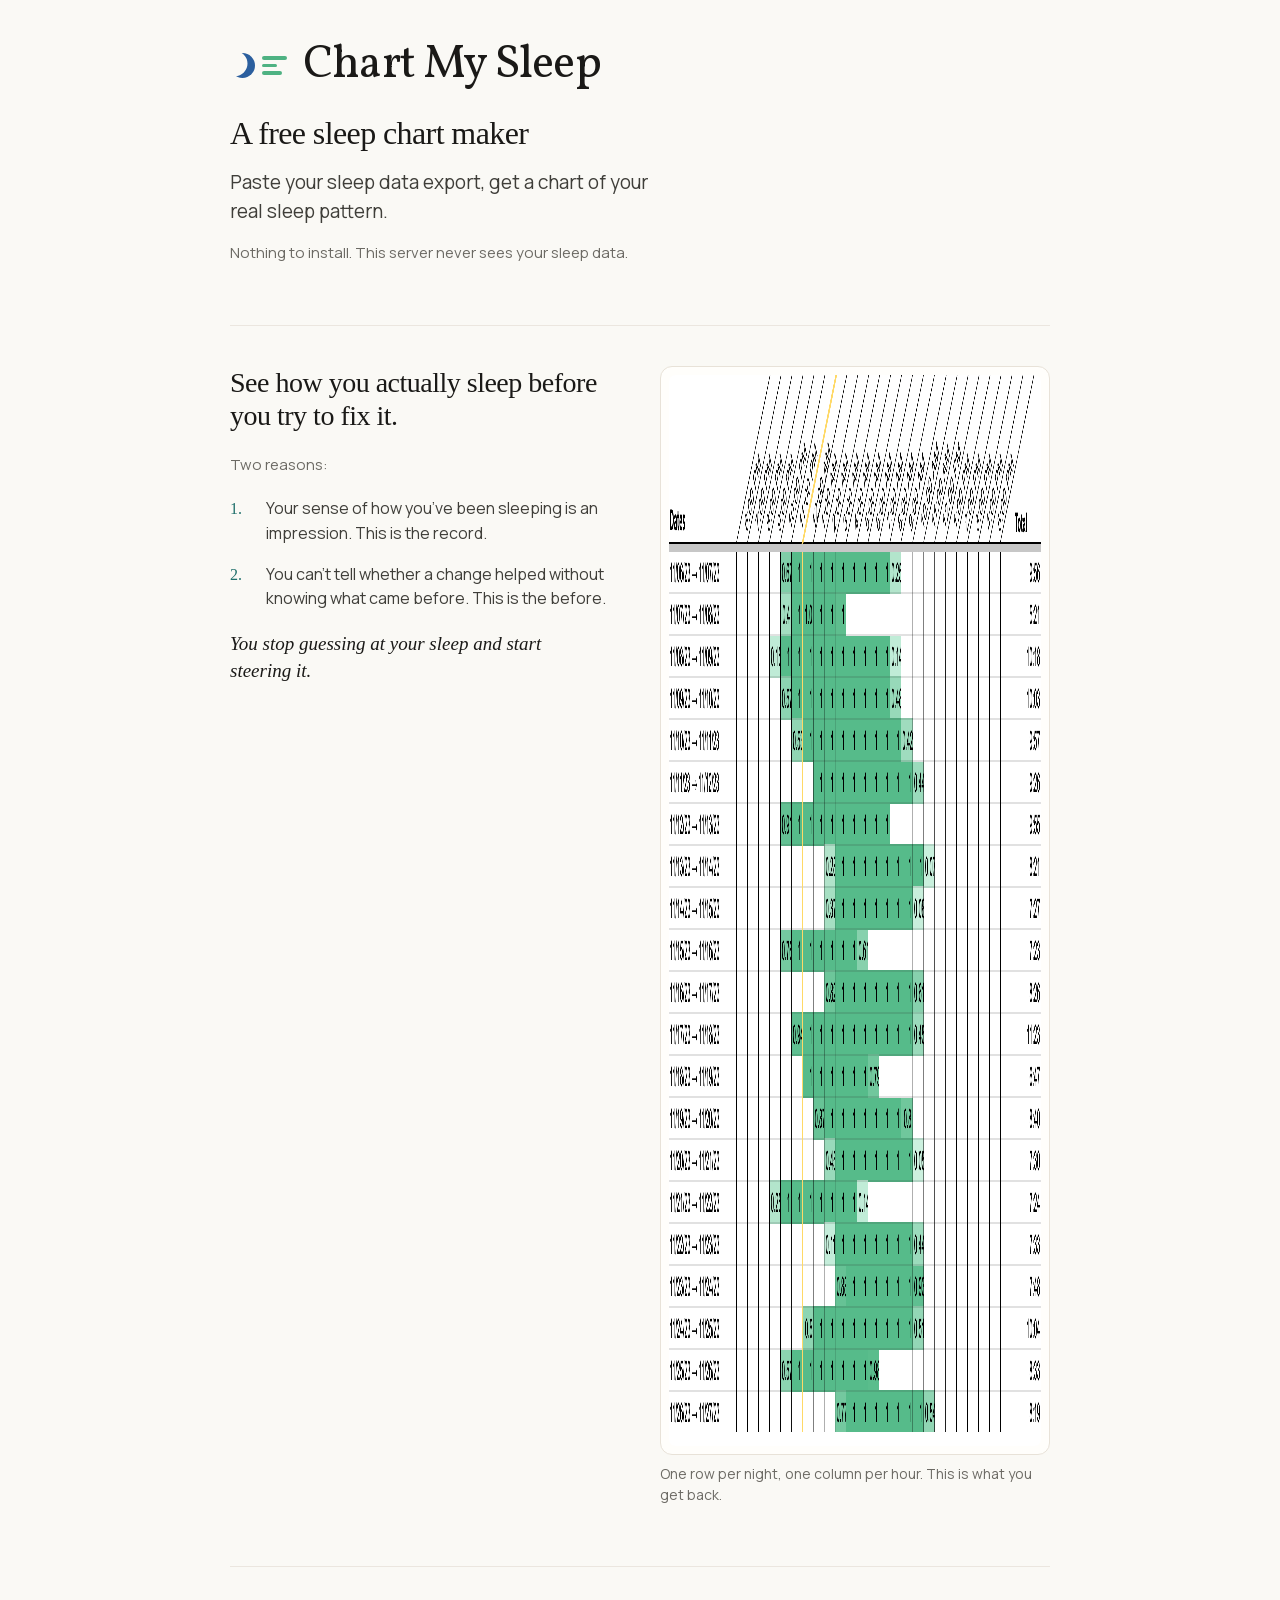
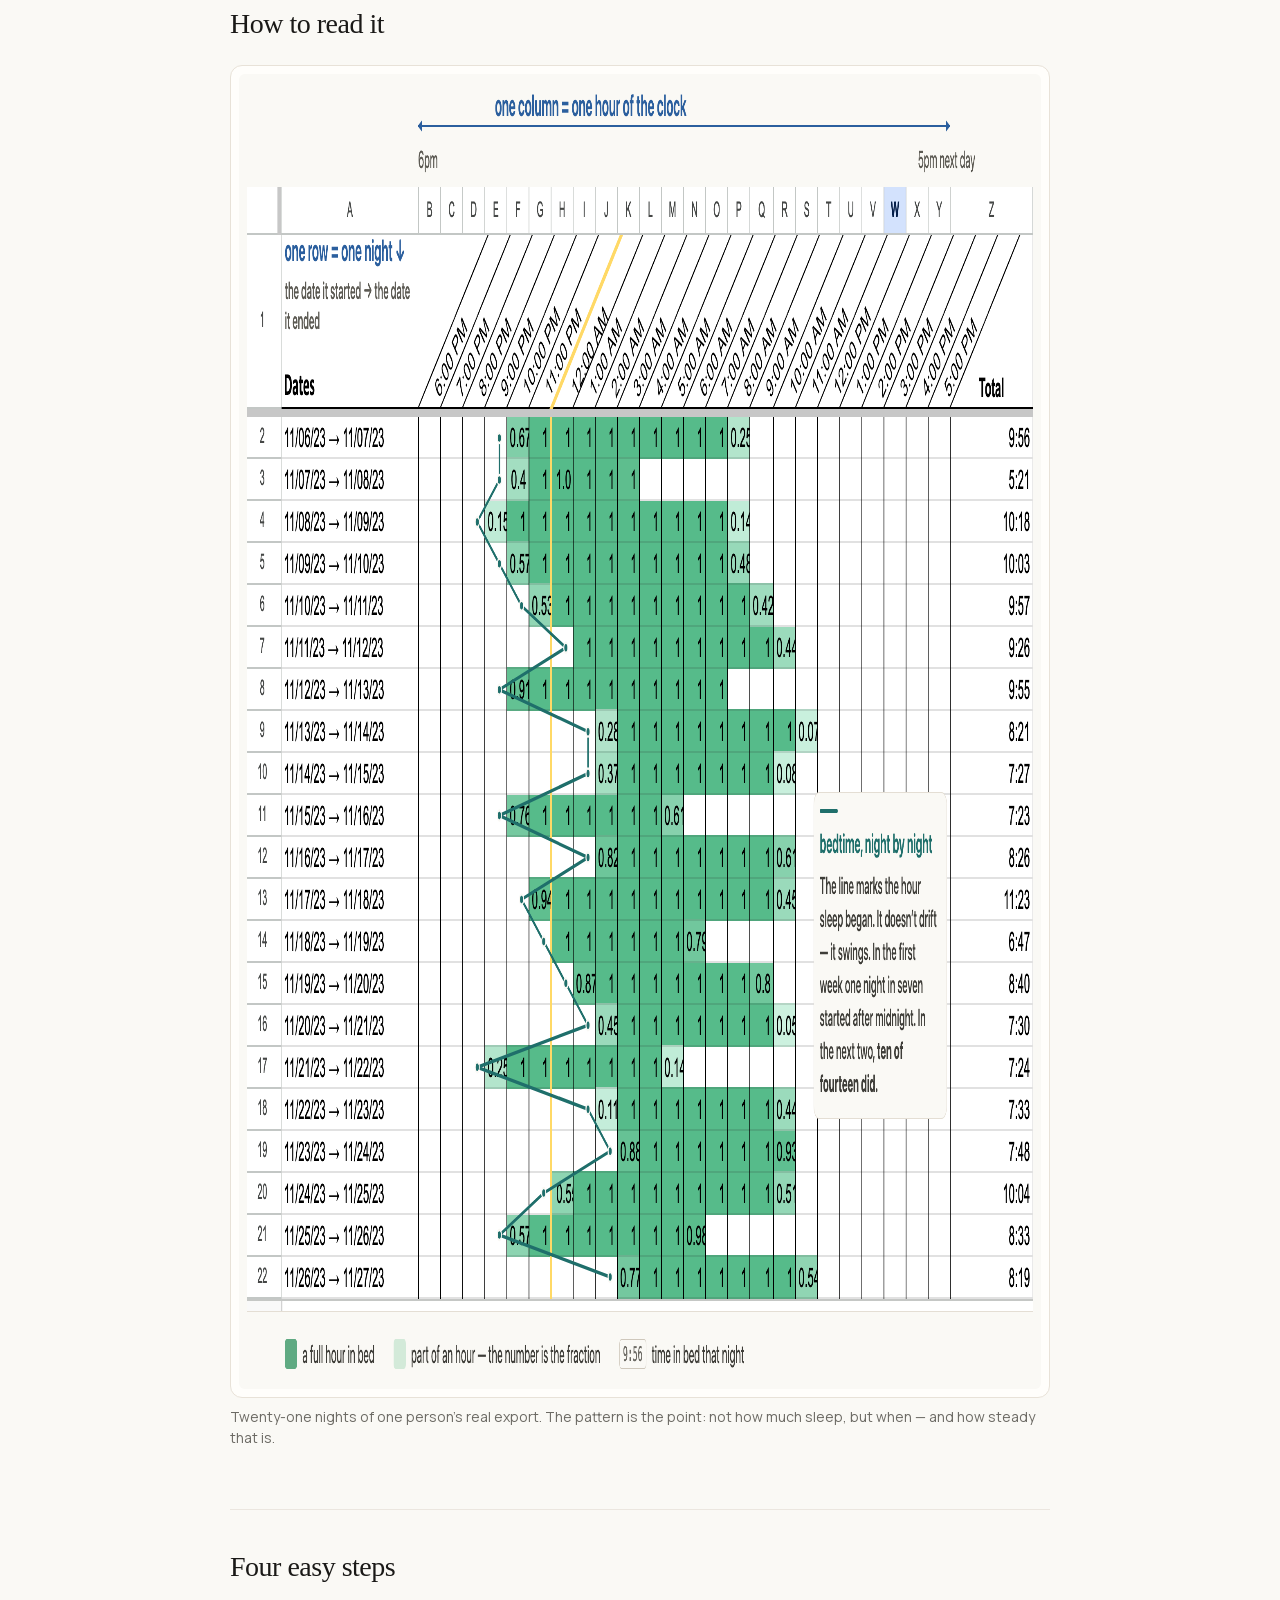
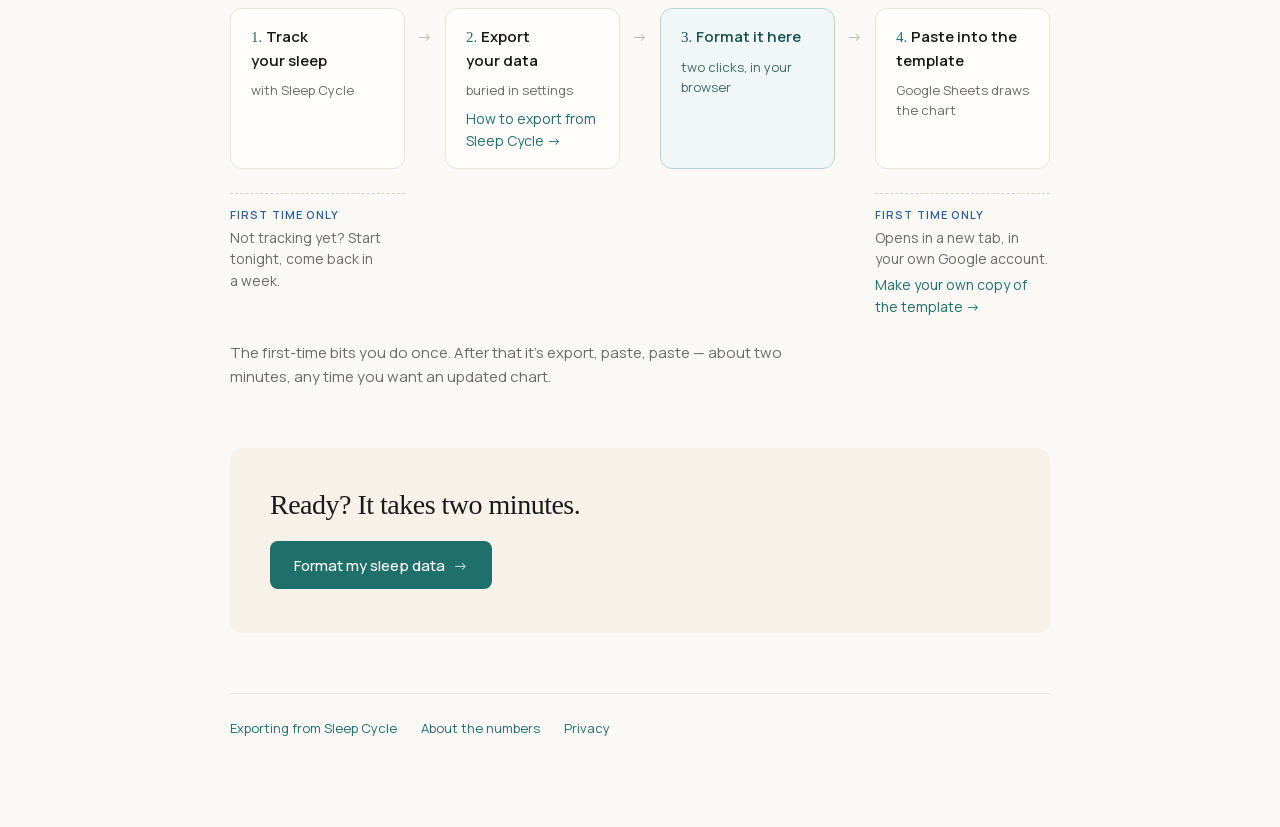
==== docs/index.html @ 5135d977 "feat(site): build /, /notes, /privacy and 404 Ports the remaining final artboards to docs/, on the s" ====
<!DOCTYPE html>
<html lang="en">
<head>
<meta charset="utf-8">
<meta name="viewport" content="width=device-width, initial-scale=1">

<title>Chart My Sleep — a free sleep chart maker</title>
<meta name="description" content="Paste your Sleep Cycle export and get a chart of your real sleep pattern: one row per night, one column per hour. Free, nothing to install, and this server never sees your sleep data.">

<meta property="og:type" content="website">
<meta property="og:title" content="Chart My Sleep — a free sleep chart maker">
<meta property="og:description" content="Paste your sleep data export, get a chart of your real sleep pattern. One row per night, one column per hour.">
<meta property="og:url" content="https://josh5a.github.io/sleep-data-processor/">
<meta property="og:image" content="https://josh5a.github.io/sleep-data-processor/images/og-chart.png">
<meta name="twitter:card" content="summary_large_image">

<link rel="icon" href="favicon.svg" type="image/svg+xml">

<link rel="preload" href="fonts/manrope-var.woff2" as="font" type="font/woff2" crossorigin>
<link rel="preload" href="fonts/vollkorn-400.woff2" as="font" type="font/woff2" crossorigin>

<link rel="stylesheet" href="fonts.css">
<link rel="stylesheet" href="tokens.css">
<link rel="stylesheet" href="style.css">
</head>
<body>

<!-- Layout and copy: dev/design/Homepage.dc.html. The figure is the annotated
     one from last-20-plan L5, not the bare screenshot the artboard slotted:
     L6 puts it beside the why-care block, because a stranger who has never seen
     a sleep chart cannot read the bare grid. Two files, not one scaled image —
     the phone variant drops the cell values rather than shrinking them. -->

<div class="page">
  <a class="skip" href="#main">Skip to main content</a>

  <div class="shell shell--home">

    <main id="main" tabindex="-1">

      <header class="hero">
        <!-- Masthead. Not a link: this is the page it would point at. -->
        <div class="masthead--home">
          <span class="mark mark--lg" aria-hidden="true">
            <span class="mark__moon"></span>
            <span class="mark__bars"><span></span><span></span><span></span></span>
          </span>
          <span class="wordmark wordmark--lg">Chart My Sleep</span>
        </div>

        <div class="hero__block">
          <h1>A free sleep chart maker</h1>
          <p class="lede lede--prose">Paste your sleep data export, get a chart of your real sleep
          pattern.</p>
          <p class="hero__meta">Nothing to install. This server never sees your sleep data.</p>
        </div>
      </header>

      <section class="sec why">
        <div class="why__col">
          <h2 class="display">See how you actually sleep before you try to fix it.</h2>
          <p class="why__label">Two reasons:</p>
          <ol class="why__list">
            <li>
              <span class="why__n" aria-hidden="true">1.</span>
              <span>Your sense of how you&rsquo;ve been sleeping is an impression. This is the
              record.</span>
            </li>
            <li>
              <span class="why__n" aria-hidden="true">2.</span>
              <span>You can&rsquo;t tell whether a change helped without knowing what came before.
              This is the before.</span>
            </li>
          </ol>
          <p class="pull">You stop guessing at your sleep and start steering it.</p>
        </div>

        <figure class="figure">
          <div class="figure__frame">
            <img src="images/sleep-chart-screenshot.png" width="1833" height="1071"
              alt="A Google Sheets grid. One row per night from 11/06/23 onward, one column per hour from 6pm through 5pm, green cells marking the hours asleep, and each night's total in the last column.">
          </div>
          <figcaption>One row per night, one column per hour. This is what you get back.</figcaption>
        </figure>
      </section>

      <!-- L5/L6. The annotated figure is the argument, not the texture above it,
           and it is unreadable at the ~390px the two-column block gives a figure —
           so it gets the full column. Two files, not one scaled image: the phone
           variant drops the cell values rather than shrinking them, which is why
           the swap is a <picture> and not a width. -->
      <section class="sec stack">
        <h2 class="display">How to read it</h2>
        <figure class="figure figure--wide">
          <div class="figure__frame">
            <picture>
              <source media="(min-width: 640px)" srcset="images/chart-annotated.png" width="1961" height="1315">
              <img src="images/chart-annotated-narrow.png" width="750" height="736"
                alt="The same twenty-one nights, annotated. One row per night, one column per hour of the clock from 6pm through 5pm the next day; green marks the hours in bed and the last column holds the night's total. A teal line traces the hour sleep began: it swings between about 10pm and 3am rather than drifting steadily. In the first week one night in seven began after midnight; across the next two weeks, ten of fourteen did.">
            </picture>
          </div>
          <figcaption>Twenty-one nights of one person&rsquo;s real export. The pattern is the point:
          not how much sleep, but when &mdash; and how steady that is.</figcaption>
        </figure>
      </section>

      <section class="sec stack">
        <h2 class="display">Four easy steps</h2>

        <ol class="flow">
          <li>
            <span class="step-title">Track your sleep</span>
            <span class="step-note">with Sleep Cycle</span>
          </li>
          <li>
            <span class="step-title">Export your data</span>
            <span class="step-note">buried in settings</span>
            <a class="tap step-link" href="export/">How to export from Sleep Cycle &rarr;</a>
          </li>
          <li aria-current="step">
            <span class="step-title">Format it here</span>
            <span class="step-note">two clicks, in your browser</span>
          </li>
          <li>
            <span class="step-title">Paste into the template</span>
            <span class="step-note">Google Sheets draws the chart</span>
          </li>
        </ol>

        <div class="flow-notes">
          <div class="flow-note flow-note--a">
            <span class="eyebrow">First time only</span>
            <span>Not tracking yet? Start tonight, come back in a week.</span>
          </div>
          <!-- Caption above link, not below: it lets the link's hit area extend
               downward into the section gap instead of over the caption. -->
          <div class="flow-note flow-note--b">
            <span class="eyebrow">First time only</span>
            <span>Opens in a new tab, in your own Google account.</span>
            <a class="tap" href="https://docs.google.com/spreadsheets/d/1bae1Rd7Ow1-quu7ddtPsrhsauH6KFFqn4suwRdhfGoM/copy"
              target="_blank" rel="noreferrer">Make your own copy of the template &rarr;</a>
          </div>
        </div>

        <p class="subtitle">The first-time bits you do once. After that it&rsquo;s export, paste,
        paste &mdash; about two minutes, any time you want an updated chart.</p>
      </section>

      <section class="cta">
        <h2 class="display">Ready? It takes two minutes.</h2>
        <a class="btn-link" href="chart/">Format my sleep data<span aria-hidden="true">&rarr;</span></a>
      </section>

    </main>

    <footer>
      <a class="tap" href="export/">Exporting from Sleep Cycle</a>
      <a class="tap" href="notes/">About the numbers</a>
      <a class="tap" href="privacy/">Privacy</a>
    </footer>

  </div>
</div>

</body>
</html>
---- docs/fonts.css ----
/* Chart My Sleep — self-hosted webfaces.
 *
 * DESIGN.md §4 specifies Vollkorn for the logotype and Manrope for UI and body.
 * js-build-plan.md B5.2 forbids external dependencies, which rules out the
 * Google Fonts CDN the artboards link — so the two faces are subset and served
 * from this repo instead. Nothing here reaches the network at runtime.
 *
 * Built by dev/build-fonts.sh from the upstream variable fonts in google/fonts.
 * Both are SIL Open Font License 1.1; the licences ship beside the files in
 * docs/fonts/ because the OFL requires them to travel with the fonts.
 *
 * Subset to exactly what this site can render — ASCII, Latin-1, the curly quotes
 * and dashes the copy uses, and the arrows and middot the UI draws. That last
 * part is why these are built rather than taken from Google's prebuilt "latin"
 * slice: that slice has no U+2192, and → is on nearly every page here.
 *
 * URLs below are relative to THIS file (docs/), not to the page linking it, so
 * one stylesheet serves pages at any depth.
 */

/* One axis-limited variable file covers 400, 500 and 600 — smaller than three
   static instances, and the axis is clamped to the range the site uses. */
@font-face {
  font-family: 'Manrope';
  font-style: normal;
  font-weight: 400 600;
  font-display: swap;
  src: url('./fonts/manrope-var.woff2') format('woff2');
}

/* The logotype is one weight at two sizes. Pinned to a static 400. */
@font-face {
  font-family: 'Vollkorn';
  font-style: normal;
  font-weight: 400;
  font-display: swap;
  src: url('./fonts/vollkorn-400.woff2') format('woff2');
}

/* ---- Metric-matched fallbacks ------------------------------------------------
 * DESIGN.md §4 requires these: without them the wordmark visibly reflows the
 * moment Vollkorn replaces Georgia, and `font-display: swap` guarantees that
 * moment happens on a cold load.
 *
 * Each face below is the local font the stack would otherwise reach, bent to the
 * metrics of the webfont it stands in for. Values are computed from the real
 * files — `bash dev/build-fonts.sh` prints them — never estimated.
 *
 * size-adjust is matched on ADVANCE WIDTH, not on x-height. x-height matching is
 * the more common recipe and it loses here, measured in a browser over the site's
 * own copy, because every element is sized by its content and every line-height is
 * a fixed ratio: what a visitor sees when the real face arrives is horizontal
 * reflow, so that is what the fallback should null out.
 *
 *   wordmark, 27px          body copy, 27px
 *   width-matched   +0.1%   width-matched   +0.0%   <- shipped
 *   x-height        -3.6%   x-height        +1.6%
 *   plain Georgia   +1.3%   plain Arial     -2.4%
 *   plain serif     -5.2%
 *
 * (Measuring this needs `document.fonts.load()` first. Awaiting `document.fonts.ready`
 * alone measures the fallback and reports it as the webfont — the faces load on first
 * use, and a probe element that sets font-family and reads its width in the same frame
 * has not used them yet. An earlier run of this table was wrong for exactly that reason.)
 */

/* Vollkorn 400 standing in: Georgia */
@font-face {
  font-family: 'Vollkorn Fallback';
  src: local('Georgia'), local('Times New Roman'), local('Liberation Serif');
  size-adjust: 98.79%;
  ascent-override: 96.36%;
  descent-override: 44.64%;
  line-gap-override: 0%;
}

/* Manrope 400-600 standing in: Arial */
@font-face {
  font-family: 'Manrope Fallback';
  src: local('Arial'), local('Helvetica'), local('Liberation Sans');
  size-adjust: 102.55%;
  ascent-override: 103.95%;
  descent-override: 29.25%;
  line-gap-override: 0%;
}
---- docs/tokens.css ----
/* Hallmark · genre: editorial · design-system: DESIGN.md · designed-as-app
 * Chart My Sleep — token layer. Single source of truth for both artboards.
 * Every colour, size, space and radius used on / and /chart is named here.
 * Pages reference tokens by name; no page may inline a raw value.
 * pre-emit critique: P5 H5 E4 S5 R5 V4
 */

:root {
  /* ---- Paper ------------------------------------------------------------
     DESIGN.md §3: two background tones per page, maximum. Canvas + surface.
     Warm and sand are small accents, never backgrounds. */
  --color-canvas:             #faf9f5;
  --color-surface:            #fffefb;
  --color-surface-warm:       #f6f2ea;
  --color-surface-sand:       #f2ece2;

  /* ---- Ink, descending emphasis ----------------------------------------
     --color-ink-muted is the contrast floor for text. Nothing lighter
     may carry copy. See --color-ink-faint below. */
  --color-ink:                #1a1917;
  --color-ink-body:           #3f3e39;
  --color-ink-sub:            #5c5a53;
  --color-ink-muted:          #6c6a64;

  /* Decorative only — 3.23:1 on canvas, fails WCAG AA at every text size
     on this page. No current use site. Do not reach for it for copy. */
  --color-ink-faint:          #8e8b82;

  /* ---- Rules and borders ---------------------------------------------- */
  --color-rule:               #ebe6df;
  --color-border:             #e8e2d8;
  --color-border-input:       #e4ded4;
  --color-border-strong:      #ddd5c8;
  --color-border-dashed:      #d8d0c2;
  --color-arrow:              #bdb8ad;

  /* ---- Action ----------------------------------------------------------
     DECIDED 2026-09-15 (DESIGN.md §3, dev/last-20-plan.md L14): the action
     teal and the brand blue/green do not share a root, and that is the point —
     interactive is its own channel. Kept over brand blue because AUDIT.md's
     eight measured contrast pairs assume #1f6f6b. Every use site reads
     var(--color-action), so the decision is still one edit to this block plus
     four derived tints if it is ever revisited. */
  --color-action:             #1f6f6b;
  --color-action-hover:       #17544f;
  --color-action-tint:        #f1f7f6;
  --color-action-tint-border: #b7d5d0;
  --color-action-tint-ink:    #3d6a67;
  --color-on-action:          #ffffff;

  /* ---- Brand — the mark and its eyebrow only.
     Never means "clickable". DESIGN.md §3. */
  --color-brand-moon:         #2b5f9e;
  --color-brand-bars:         #4eb282;

  /* ---- Status ---------------------------------------------------------- */
  --color-error-bg:           #fbf0ee;
  --color-error-border:       #eed9d4;
  --color-error-ink:          #99392f;
  --color-error-ink-2:        #8a5850;
  --color-success-tint:       #e7f0ee;

  /* ---- Disabled — one recipe, DESIGN.md §6 ----------------------------- */
  --color-disabled-bg:        #f5f0e8;
  --color-disabled-ink:       #a09d96;
  --color-disabled-border:    #eae3d8;

  /* ---- Selection and focus --------------------------------------------- */
  --color-selection:          #cfe4e1;

  /* Data-box focus. Two layers: a canvas-coloured gap, then a solid 2px ring in
     the action colour — visually the same treatment as the `outline: 2px` +
     `outline-offset: 2px` that every link and button gets, but drawn with a
     box-shadow so it follows the 12px radius and costs no layout shift.
     The previous 12%-alpha ring measured under 1.3:1 against canvas, which left
     a 1px border colour change carrying the whole indicator on the two controls
     the tool page exists for. DESIGN.md §6. */
  --focus-ring:               0 0 0 2px var(--color-canvas), 0 0 0 4px var(--color-action);

  /* ---- Type roles ------------------------------------------------------
     One stack per role. A role never varies its fallbacks between pages —
     that is what put two unrelated serifs on one page before. */
  --font-logotype: "Vollkorn", "Vollkorn Fallback", Georgia, serif;
  --font-display:  Georgia, "Iowan Old Style", "Times New Roman", serif;
  --font-ui:       "Manrope", "Manrope Fallback", -apple-system, BlinkMacSystemFont, "Segoe UI", system-ui, sans-serif;

  /* The two "… Fallback" entries are not extra typefaces: each is the local font
     the stack would reach anyway, bent to the webfont's metrics in fonts.css, so
     nothing reflows when the real face swaps in. DESIGN.md §4. --font-display is
     Georgia by choice rather than by fallback, so it needs no such entry. */
  --font-data:     ui-monospace, SFMono-Regular, Menlo, Consolas, monospace;

  /* ---- Type scale ------------------------------------------------------
     The wordmark is the largest type on every page — larger than the h1
     beneath it. DESIGN.md §4. --text-logotype clamps so that rule still
     holds at 320px, where a fixed 46px overflows the column. */
  --text-logotype:    clamp(30px, 9vw, 46px);
  --text-logotype-sm: clamp(22px, 6.5vw, 27px);
  --text-h1:          38px;
  --text-h1-sm:       32px;
  --text-h2:          28px;
  --text-h2-ui:       17px;
  --text-lede:        19px;
  --text-body:        16px;
  --text-ui:          15px;
  /* --text-sm is the floor for a sentence. --text-xs and below are for labels,
     counts and captions only. The ink ladder lost its floor the same way before
     --color-ink-faint was retired: a tier scoped to "meta only" drifts onto
     copy unless the rule names what the tier is NOT for. */
  --text-sm:          14px;
  --text-xs:          13px;
  --text-2xs:         12px;
  --text-eyebrow:     11px;
  --text-data-in:     13px;
  --text-data-out:    12.5px;

  /* ---- Tracking -------------------------------------------------------- */
  --track-logotype:  -0.8px;
  --track-h1:        -0.6px;
  --track-h2:        -0.5px;
  --track-tight:     -0.4px;
  --track-ui:        -0.1px;
  --track-eyebrow:    1.1px;

  /* ---- Leading --------------------------------------------------------- */
  --leading-body:    1.55;
  --leading-display: 1.18;
  --leading-tight:   1.1;
  --leading-data:    1.6;
  --leading-data-out:1.7;

  /* ---- Space — 4pt scale ----------------------------------------------
     Mark geometry (the 7/5/3.5px lockup proportions) is NOT on this scale
     and is exempt by design: those are figure proportions of the logo, and
     snapping them would distort the mark. They live in DESIGN.md §7 and
     move to the SVG at port time. */
  --space-3xs:  4px;
  --space-2xs:  8px;
  --space-xs:  12px;
  --space-sm:  16px;
  --space-ms:  20px;
  --space-md:  24px;
  --space-lg:  40px;
  --space-xl:  44px;
  --space-2xl: 60px;
  --space-3xl: 88px;
  --space-gutter: 24px;

  /* ---- Measure --------------------------------------------------------- */
  --measure-lede:  40ch;
  --measure-mid:   62ch;
  --measure-wide:  66ch;
  --measure-prose: 72ch;
  --column-home:  820px;
  --column-tool:  760px;

  /* ---- Radii ----------------------------------------------------------- */
  --radius-pill:   999px;
  --radius-card:    12px;
  --radius-button:   8px;
  --radius-image:    6px;
  --radius-bar:      2px;

  /* ---- Breakpoint ------------------------------------------------------
     One breakpoint. Below it the two multi-column grids on / collapse to a
     single column and the step arrows drop. DESIGN.md §5. */
  --bp-stack: 700px;
}

/* ---- Breakpoint overrides ----------------------------------------------
   iOS Safari zooms the page when a focused form control renders below 16px,
   and does not zoom back out — so a user pasting their export on a phone
   ends up scaled and scrolled sideways. The data tokens are the only ones
   that land inside a form control, so they are the only ones raised.
   Kept in step with --bp-stack above; custom properties can't be read inside
   a media query, so the value is repeated by hand. */
@media (max-width: 700px) {
  :root {
    --text-data-in:  16px;
    --text-data-out: 16px;
  }
}
---- docs/style.css ----
/* Chart My Sleep — site stylesheet.
 *
 * Ported from the design artboards in dev/design/. Those keep every value in a
 * style attribute so the canvas editor can reach it; a built page has no such
 * constraint, so the same values live here as classes. tokens.css stays the
 * single source of truth: no raw colour, size, space or radius may appear
 * below, only var(--token). DESIGN.md is authoritative for all of it.
 */

/* ---- Page frame ---------------------------------------------------------- */

html, body { overflow-x: clip; }

/* The UA's [hidden] rule is display:none at the same specificity as a class, and
   author styles win — so every `display:` below would quietly un-hide an element
   the script hid. Stated once, here, rather than remembered at each use site. */
[hidden] { display: none !important; }

body {
  margin: 0;
  background: var(--color-canvas);
  color: var(--color-ink-body);
  font-family: var(--font-ui);
  font-size: var(--text-body);
  line-height: var(--leading-body);
  -webkit-font-smoothing: antialiased;
  text-wrap: pretty;
}

.page {
  min-height: 100vh;
  box-sizing: border-box;
  padding: var(--space-lg) var(--space-gutter) var(--space-3xl);
  display: flex;
  justify-content: center;
}

.shell {
  width: 100%;
  display: flex;
  flex-direction: column;
}

.shell--tool { max-width: var(--column-tool); gap: var(--space-xl); }
.shell--home { max-width: var(--column-home); gap: var(--space-2xl); }

main { display: flex; flex-direction: column; }
.shell--tool main { gap: var(--space-xl); }
.shell--home main { gap: var(--space-2xl); }
main:focus { outline: none; }

/* break-word, not anywhere: `anywhere` permits a break mid-word even when the
   line could break at a space. No `hyphens: auto` — it hyphenates headings. */
h1, h2, h3 { overflow-wrap: break-word; min-width: 0; }

/* ---- Links, focus, selection --------------------------------------------- */

a { color: var(--color-action); }
a:hover { color: var(--color-action-hover); }
textarea { font-family: inherit; }
::selection { background: var(--color-selection); }

/* Never animated: the ring has to appear the instant focus lands. No radius
   here — an outline already follows the element's own. */
a:focus-visible,
button:focus-visible,
summary:focus-visible,
input:focus-visible {
  outline: 2px solid var(--color-action);
  outline-offset: 2px;
}
summary::marker { color: var(--color-ink-muted); }

/* Hit-area extension for inline links, per the 44x44 floor. */
.tap { position: relative; }
.tap::before { content: ""; position: absolute; inset-block: -12px; inset-inline: -8px; }

.skip { position: absolute; left: -9999px; top: 0; }
.skip:focus {
  left: var(--space-md);
  top: var(--space-md);
  z-index: 10;
  padding: var(--space-2xs) var(--space-xs);
  background: var(--color-action);
  color: var(--color-on-action);
  border-radius: var(--radius-button);
  font-size: var(--text-sm);
  font-weight: 500;
  text-decoration: none;
}

.sr-only {
  position: absolute;
  width: 1px;
  height: 1px;
  overflow: hidden;
  clip-path: inset(50%);
  white-space: nowrap;
}

/* ---- The mark ------------------------------------------------------------
   Lockup geometry is exempt from the 4pt scale (DESIGN.md §5): these are
   proportions of the logo, not layout spacing. */

.masthead {
  display: flex;
  align-items: center;
  justify-content: space-between;
  gap: var(--space-sm);
  flex-wrap: wrap;
}

.lockup {
  display: flex;
  align-items: center;
  gap: 11px;
  text-decoration: none;
  color: var(--color-ink);
  min-width: 0;
}
.mark { display: flex; align-items: center; gap: 5px; flex: none; }
.mark__moon {
  display: block;
  width: 15px;
  height: 15px;
  border-radius: 50%;
  box-shadow: inset -4.5px -1.1px 0 0 var(--color-brand-moon);
}
.mark__bars { display: flex; flex-direction: column; gap: 2.5px; }
.mark__bars span {
  display: block;
  height: 2.5px;
  border-radius: var(--radius-bar);
  background: var(--color-brand-bars);
}
.mark__bars span:nth-child(1) { width: 15px; }
.mark__bars span:nth-child(2) { width: 9px; }
.mark__bars span:nth-child(3) { width: 12px; }

.wordmark {
  font-family: var(--font-logotype);
  font-size: var(--text-logotype-sm);
  line-height: var(--leading-tight);
  letter-spacing: var(--track-tight);
  min-width: 0;
}

.masthead__aside { font-size: var(--text-sm); text-decoration: none; white-space: nowrap; }

/* ---- Headings ------------------------------------------------------------ */

.page-head { display: flex; flex-direction: column; gap: var(--space-xs); }

h1 {
  margin: 0;
  font-family: var(--font-display);
  font-weight: 400;
  font-size: var(--text-h1);
  line-height: 1.14;
  letter-spacing: var(--track-h1);
  color: var(--color-ink);
}

.lede {
  margin: 0;
  max-width: var(--measure-mid);
  font-size: var(--text-h2-ui);
  color: var(--color-ink-sub);
}

.section-title {
  margin: 0;
  font-size: var(--text-h2-ui);
  font-weight: 600;
  color: var(--color-ink);
  letter-spacing: var(--track-ui);
}

/* ---- Position strip ------------------------------------------------------
   An ordered list inside a labelled nav, so "3 of 4" is structural rather than
   a styling coincidence — the arrows are ::after on the items, never spans an
   assistive technology has to be told to ignore. DESIGN.md §5. */

.steps ol {
  display: flex;
  align-items: center;
  gap: var(--space-2xs);
  flex-wrap: wrap;
  list-style: none;
  margin: 0;
  padding: 0;
  font-size: var(--text-xs);
}
.steps li { display: flex; align-items: center; gap: var(--space-2xs); }
.steps li:not(:last-child)::after { content: "\2192"; color: var(--color-arrow); }

.pill {
  position: relative;
  padding: 7px var(--space-xs);
  border-radius: var(--radius-pill);
  background: var(--color-surface-sand);
  color: var(--color-ink-muted);
  text-decoration: none;
  white-space: nowrap;
}
/* Vertical only: the 8px gap between pills is already the minimum spacing
   between adjacent targets, so there is nothing to spend sideways. */
.pill::before { content: ""; position: absolute; inset-block: -5px; inset-inline: 0; }
.pill[aria-current="step"] {
  background: var(--color-action);
  color: var(--color-on-action);
  font-weight: 500;
}
/* Hover is the only signal separating a pill that navigates from one that
   doesn't, so it belongs on the anchor selector, not on every pill.
   #eae3d8 is also --color-disabled-border: one value, two roles (DESIGN.md §6). */
a.pill:hover { background: var(--color-disabled-border); color: var(--color-ink); }
a.pill:active { transform: translateY(1px); }

/* ---- Data boxes ---------------------------------------------------------- */

.io { display: flex; flex-direction: column; gap: var(--space-sm); }
.io--out { gap: var(--space-xs); }

.io__head {
  display: flex;
  align-items: baseline;
  justify-content: space-between;
  gap: var(--space-sm);
  flex-wrap: wrap;
}

.databox {
  width: 100%;
  box-sizing: border-box;
  resize: vertical;
  padding: var(--space-sm) var(--space-ms);
  background: var(--color-surface);
  border: 1px solid var(--color-border-input);
  border-radius: var(--radius-card);
  color: var(--color-ink);
  font-family: var(--font-data);
  outline: none;
}
.databox:focus {
  border-color: var(--color-action);
  box-shadow: var(--focus-ring);
}

#input {
  min-height: 168px;
  font-size: var(--text-data-in);
  line-height: var(--leading-data);
}
/* The input textarea *is* the drop zone; no separate dashed box. DESIGN.md §6. */
#input.is-dragging {
  background: var(--color-action-tint);
  border-style: dashed;
  border-color: var(--color-action);
}

#output {
  height: 210px;
  font-size: var(--text-data-out);
  line-height: var(--leading-data-out);
  white-space: pre;
  overflow: auto;
}

.row {
  display: flex;
  align-items: center;
  gap: var(--space-xs);
  flex-wrap: wrap;
}
.row--wide { gap: var(--space-sm); }

.meta { font-size: var(--text-sm); color: var(--color-ink-muted); }
.status { min-height: 1lh; font-size: var(--text-xs); color: var(--color-ink-muted); }

.hint {
  margin: 0;
  display: flex;
  gap: var(--space-2xs);
  align-items: baseline;
  font-size: var(--text-sm);
  color: var(--color-ink-muted);
}
.hint__dot { color: var(--color-action); }

.demo-link {
  align-self: flex-start;
  font-size: var(--text-xs);
  text-decoration: none;
  background: none;
  border: none;
  padding: 0;
  font-family: inherit;
  color: var(--color-action);
  cursor: pointer;
}
.demo-link:hover { color: var(--color-action-hover); text-decoration: underline; }

/* ---- Buttons — one disabled recipe for every button on the site (§6) ------ */

.btn {
  height: 44px;              /* 44, not 42: the touch-target floor. */
  padding: 0 22px;
  border: 1px solid var(--color-action);
  border-radius: var(--radius-button);
  background: var(--color-action);
  color: var(--color-on-action);
  font-family: inherit;
  font-size: var(--text-sm);
  font-weight: 500;
  cursor: pointer;
}
.btn:hover { background: var(--color-action-hover); border-color: var(--color-action-hover); }
.btn:active { transform: translateY(1px); }

.btn--secondary {
  height: 44px;
  padding: 0 var(--space-sm);
  background: var(--color-surface);
  color: var(--color-ink);
  border: 1px solid var(--color-border-strong);
}
.btn--secondary:hover { background: var(--color-surface); border-color: var(--color-action); }

.btn[disabled],
.btn--secondary[disabled] {
  background: var(--color-disabled-bg);
  color: var(--color-disabled-ink);
  border: 1px solid var(--color-disabled-border);
  cursor: not-allowed;
  transform: none;
}

.btn--copied {
  background: var(--color-success-tint);
  color: var(--color-action-hover);
  border-color: var(--color-action-tint-border);
}

/* ---- Error block --------------------------------------------------------- */

.error {
  padding: var(--space-sm) var(--space-ms);
  background: var(--color-error-bg);
  border: 1px solid var(--color-error-border);
  border-radius: var(--radius-card);
  display: flex;
  flex-direction: column;
  gap: var(--space-3xs);
}
.error__msg { font-size: var(--text-sm); font-weight: 600; color: var(--color-error-ink); }
.error__fix { font-size: var(--text-sm); color: var(--color-error-ink-2); }
.error__link {
  font-size: var(--text-sm);
  color: var(--color-error-ink-2);
  text-decoration: none;
  align-self: flex-start;
}

/* ---- Notes / caveats ----------------------------------------------------- */

.notes {
  display: flex;
  flex-direction: column;
  padding: var(--space-xs) var(--space-ms);
  background: var(--color-surface-warm);
  border-radius: var(--radius-card);
}
.notes > .section-title { padding-bottom: var(--space-2xs); }
.notes > details + details,
.notes > a { border-top: 1px solid var(--color-border); }
.notes summary {
  cursor: pointer;
  padding: var(--space-xs) 0;
  font-size: var(--text-sm);
  font-weight: 600;
  color: var(--color-ink);
}
.notes details p {
  margin: 0 0 var(--space-xs);
  max-width: var(--measure-prose);
  font-size: var(--text-sm);
  color: var(--color-ink-sub);
}
.notes > a { padding: var(--space-xs) 0; font-size: var(--text-sm); text-decoration: none; }

/* ---- Template handoff ---------------------------------------------------- */

.handoff {
  display: flex;
  flex-direction: column;
  gap: var(--space-2xs);
  border-top: 1px solid var(--color-rule);
  padding-top: var(--space-md);
}
.handoff__list {
  margin: 0;
  padding-left: var(--space-ms);
  display: flex;
  flex-direction: column;
  gap: var(--space-3xs);
  max-width: var(--measure-prose);
  font-size: var(--text-sm);
  color: var(--color-ink-sub);
}
.handoff__cta { font-size: var(--text-ui); font-weight: 500; text-decoration: none; }

/* ---- Footer -------------------------------------------------------------- */

footer {
  border-top: 1px solid var(--color-rule);
  padding-top: var(--space-md);
  display: flex;
  gap: var(--space-md);
  flex-wrap: wrap;
  font-size: var(--text-xs);
  color: var(--color-ink-muted);
}
footer a { text-decoration: none; white-space: nowrap; }

/* The current page in the footer is a span, not a link: it would point at
   itself. It still needs the colour, since it sits next to three links. */
footer [aria-current="page"] { white-space: nowrap; color: var(--color-ink-sub); }

/* ---- Prose pages ---------------------------------------------------------
   /notes, /privacy, /export and /howtoread are one column of prose (DESIGN.md
   §9): Georgia h1 and h2, Manrope body at the wide measure, no cards. Severity
   and sequence are carried by ORDER, never by colour. Ported from
   Notes.dc.html and Privacy.dc.html, which state the same values inline. */

/* The prose lede is the editorial one — larger, darker, at the lede measure.
   /chart's .lede is a UI subtitle and deliberately differs. */
.lede--prose {
  max-width: var(--measure-lede);
  font-size: var(--text-lede);
  line-height: 1.5;
  color: var(--color-ink-body);
}

.stamp { margin: 0; font-size: var(--text-xs); color: var(--color-ink-muted); }

/* Section rhythm: every section after the header opens with the rule. */
.sec { border-top: 1px solid var(--color-rule); padding-top: var(--space-lg); }

.prose { display: flex; flex-direction: column; gap: var(--space-sm); }
.prose p { margin: 0; max-width: var(--measure-wide); }

.prose h2,
h2.display {
  margin: 0;
  font-family: var(--font-display);
  font-weight: 400;
  font-size: var(--text-h2);
  line-height: 1.2;
  letter-spacing: var(--track-h2);
  color: var(--color-ink);
}

/* Manrope labels a block; Georgia does the talking. Used for the "why it's
   drawn this way" subheads inside a caveat. */
.subhead {
  margin: 0;
  font-size: var(--text-ui);
  font-weight: 600;
  letter-spacing: var(--track-ui);
  color: var(--color-ink);
}

/* Em-dash markers in the action hue — the only ornament on a prose page. */
.dash-list {
  margin: 0;
  padding: 0;
  list-style: none;
  display: grid;
  gap: var(--space-xs);
  max-width: var(--measure-wide);
}
.dash-list > li {
  display: grid;
  grid-template-columns: var(--space-sm) minmax(0, 1fr);
  gap: var(--space-xs);
  align-items: baseline;
}
.dash-list__mark { color: var(--color-action); }

/* Note block (DESIGN.md §6): the one place a prose page changes tone. */
.note {
  background: var(--color-surface-warm);
  border-radius: var(--radius-card);
  padding: var(--space-xs) var(--space-ms);
  max-width: var(--measure-wide);
  font-size: var(--text-sm);
  color: var(--color-ink-sub);
}

/* A second line under the lede, setting the reading order of the sections
   below. Smaller and quieter than the lede so the header still has one voice. */
.subtitle { margin: 0; max-width: var(--measure-wide); font-size: var(--text-ui); color: var(--color-ink-muted); }

/* A value quoted out of the tool's own output, inside prose. */
.data-inline { font-family: var(--font-data); font-size: var(--text-data-in); }

.dash-list strong { font-weight: 600; color: var(--color-ink); }

/* A link that closes a prose section, at UI size rather than body size. */
.prose .more { font-size: var(--text-ui); }
.prose .more a { text-decoration: none; }

/* ---- Homepage ------------------------------------------------------------
   Ported from Homepage.dc.html. The home column is wider than the tool column
   (--column-home) and the masthead is the large lockup rather than a link:
   this is the page it would point at. */

.masthead--home { display: flex; align-items: center; gap: var(--space-sm); color: var(--color-ink); }
.mark--lg { gap: 7px; }
.mark--lg .mark__moon { width: 25px; height: 25px; box-shadow: inset -7.5px -1.9px 0 0 var(--color-brand-moon); }
.mark--lg .mark__bars { gap: 4px; }
.mark--lg .mark__bars span { height: 3.5px; }
.mark--lg .mark__bars span:nth-child(1) { width: 25px; }
.mark--lg .mark__bars span:nth-child(2) { width: 15px; }
.mark--lg .mark__bars span:nth-child(3) { width: 20px; }
/* The wordmark clamps (tokens.css) so it cannot overflow at 320px — AUDIT C2. */
.wordmark--lg { font-size: var(--text-logotype); letter-spacing: var(--track-logotype); color: var(--color-ink); }

.hero { display: flex; flex-direction: column; gap: var(--space-md); }
.hero__block { display: flex; flex-direction: column; gap: var(--space-sm); }
/* The home h1 is the smaller display size: it sits under a 46px wordmark and
   must not outrank it. DESIGN.md §4. */
.hero h1 { font-size: var(--text-h1-sm); line-height: var(--leading-display); }
.hero__meta { margin: 0; font-size: var(--text-ui); color: var(--color-ink-muted); }

/* Two columns: the argument, and the thing it is an argument about. */
.why {
  display: grid;
  grid-template-columns: minmax(0, 1fr) minmax(0, 1fr);
  gap: var(--space-lg);
  align-items: start;
}
.why__col { display: flex; flex-direction: column; gap: var(--space-ms); min-width: 0; }
.why__label { margin: 0; font-size: var(--text-ui); color: var(--color-ink-muted); }
.why__list { margin: 0; padding: 0; list-style: none; display: grid; gap: var(--space-sm); }
.why__list > li {
  display: grid;
  grid-template-columns: var(--space-md) minmax(0, 1fr);
  gap: var(--space-xs);
  align-items: baseline;
  color: var(--color-ink-body);
}
.why__n { font-family: var(--font-display); color: var(--color-action); }
.pull {
  margin: 0;
  font-family: var(--font-display);
  font-size: var(--text-lede);
  font-style: italic;
  line-height: 1.4;
  color: var(--color-ink);
}

.figure { margin: 0; display: flex; flex-direction: column; gap: var(--space-2xs); min-width: 0; }
.figure__frame {
  border: 1px solid var(--color-border);
  border-radius: var(--radius-card);
  background: var(--color-surface);
  padding: var(--space-2xs);
}
/* The asset's own aspect ratio, not a chosen one: at 16/10 the frame cropped a
   fifth off a screenshot that is already a deliberate 21-night excerpt. */
.figure__frame img { display: block; width: 100%; border-radius: var(--radius-image); }
.figure figcaption { font-size: var(--text-sm); color: var(--color-ink-muted); }

/* The four steps. The sequence is the ordered list and the numeral is how a
   sighted reader sees it; the arrow is ornament and is drawn in the gap, so it
   can disappear on a phone without taking the order with it (AUDIT C1). */
.flow,
.flow-notes {
  display: grid;
  grid-template-columns: repeat(4, minmax(0, 1fr));
  gap: 0 var(--space-lg);
}
.flow { align-items: stretch; counter-reset: step; list-style: none; margin: 0; padding: 0; }
.flow > li {
  position: relative;
  counter-increment: step;
  display: flex;
  flex-direction: column;
  gap: var(--space-2xs);
  padding: var(--space-sm) var(--space-ms);
  background: var(--color-surface);
  border: 1px solid var(--color-border);
  border-radius: var(--radius-card);
  box-sizing: border-box;
}
.flow > li[aria-current="step"] { background: var(--color-action-tint); border-color: var(--color-action-tint-border); }
.step-title { font-size: var(--text-ui); font-weight: 600; color: var(--color-ink); }
.step-title::before {
  content: counter(step) ". ";
  font-family: var(--font-display);
  font-weight: 400;
  color: var(--color-action);
}
.flow > li[aria-current="step"] .step-title { color: var(--color-action-hover); }
.flow > li[aria-current="step"] .step-title::before { color: var(--color-action-hover); }
.step-note { font-size: var(--text-xs); color: var(--color-ink-muted); }
.flow > li[aria-current="step"] .step-note { color: var(--color-action-tint-ink); }
.step-link { font-size: var(--text-sm); text-decoration: none; }
.flow > li:not(:last-child)::after {
  content: "\2192";
  position: absolute;
  right: calc(var(--space-lg) * -1);
  width: var(--space-lg);
  top: var(--space-sm);
  text-align: center;
  color: var(--color-arrow);
  font-size: var(--text-ui);
  line-height: var(--leading-body);
}

.flow-notes { align-items: start; }
.flow-note {
  display: flex;
  flex-direction: column;
  gap: var(--space-3xs);
  border-top: 1px dashed var(--color-border-dashed);
  padding-top: var(--space-xs);
}
.flow-note--a { grid-column: 1; }
.flow-note--b { grid-column: 4; }
.eyebrow {
  font-size: var(--text-eyebrow);
  font-weight: 600;
  letter-spacing: var(--track-eyebrow);
  text-transform: uppercase;
  color: var(--color-brand-moon);
}
.flow-note span:not(.eyebrow) { font-size: var(--text-sm); color: var(--color-ink-muted); }
.flow-note a { font-size: var(--text-sm); text-decoration: none; }

/* The one moment the page asks for something: no rule above it, warm block
   behind it. The rhythm changes here and nowhere else. */
.cta {
  display: flex;
  flex-direction: column;
  align-items: flex-start;
  gap: var(--space-ms);
  background: var(--color-surface-warm);
  border-radius: var(--radius-card);
  padding: var(--space-lg) var(--space-lg) var(--space-xl);
}
.btn-link {
  display: inline-flex;
  align-items: center;
  gap: var(--space-2xs);
  height: 48px;
  padding: 0 var(--space-md);
  background: var(--color-action);
  color: var(--color-on-action);
  border-radius: var(--radius-button);
  font-size: var(--text-ui);
  font-weight: 500;
  text-decoration: none;
  white-space: nowrap;
}
.btn-link:hover { background: var(--color-action-hover); color: var(--color-on-action); }
.btn-link:active { background: var(--color-action-hover); transform: translateY(1px); }
.btn-link span { opacity: 0.7; }

/* ---- The stack breakpoint ------------------------------------------------
   --bp-stack is 700px; a custom property can't be read inside a media query,
   so the number is repeated here and nowhere else. */

@media (max-width: 700px) {
  .why { grid-template-columns: minmax(0, 1fr); gap: var(--space-md); }
  .flow,
  .flow-notes { grid-template-columns: minmax(0, 1fr); gap: var(--space-xs); }
  .flow > li:not(:last-child)::after { display: none; }
  .flow-note--a, .flow-note--b { grid-column: 1; }
}

/* A section whose children are a simple vertical stack. The rule and its
   padding come from .sec; this only sets the rhythm inside. */
.stack { display: flex; flex-direction: column; gap: var(--space-md); }

/* A figure that owns the whole column rather than sharing it with an argument.
   The annotated figure's smallest legible element is a spreadsheet cell about
   54px wide, which fixes its plate near 1900px — at the ~390px a half-column
   gives it, the cell values are mush. */
.figure--wide .figure__frame img { width: 100%; }

/* Shown only where it is true: advice about finishing the job on a phone.
   Not [hidden], which the rule at the top of this file makes unconditional. */
.on-phone { display: none; }
@media (max-width: 700px) { .on-phone { display: block; } }
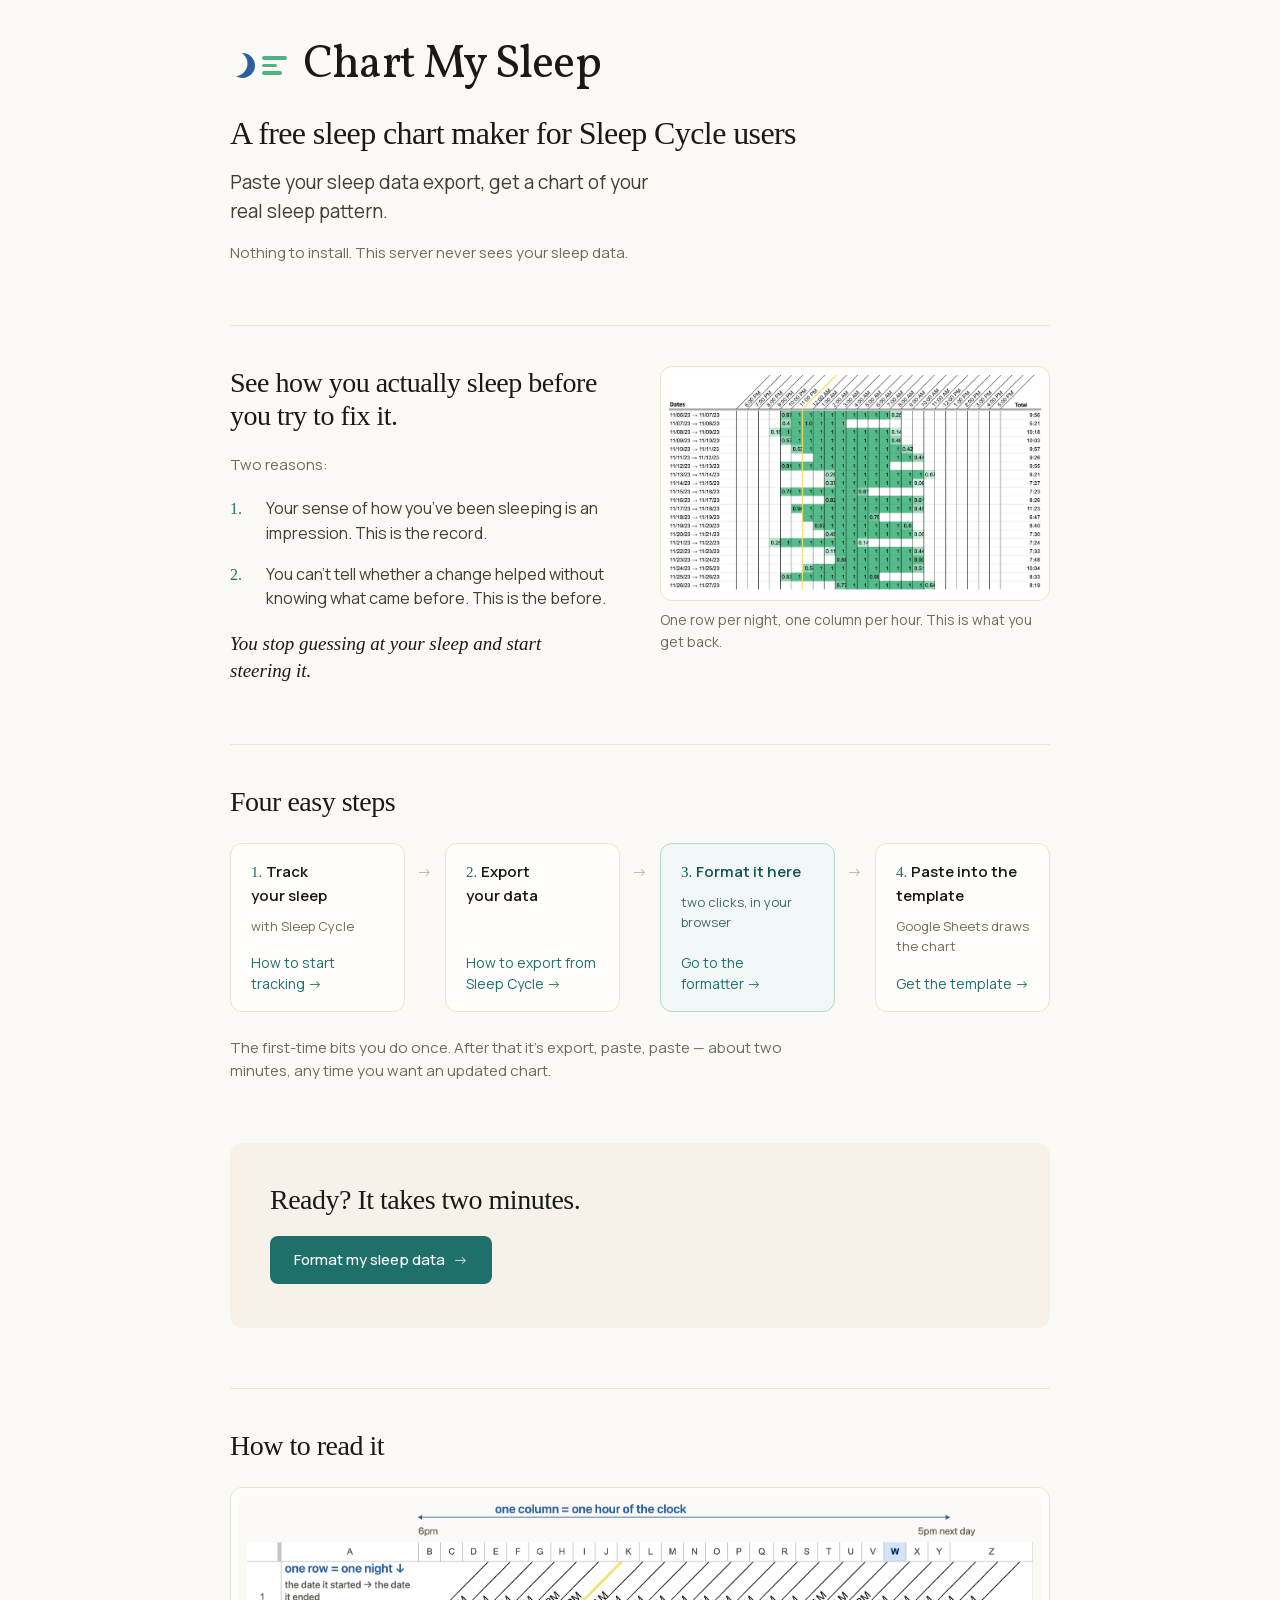
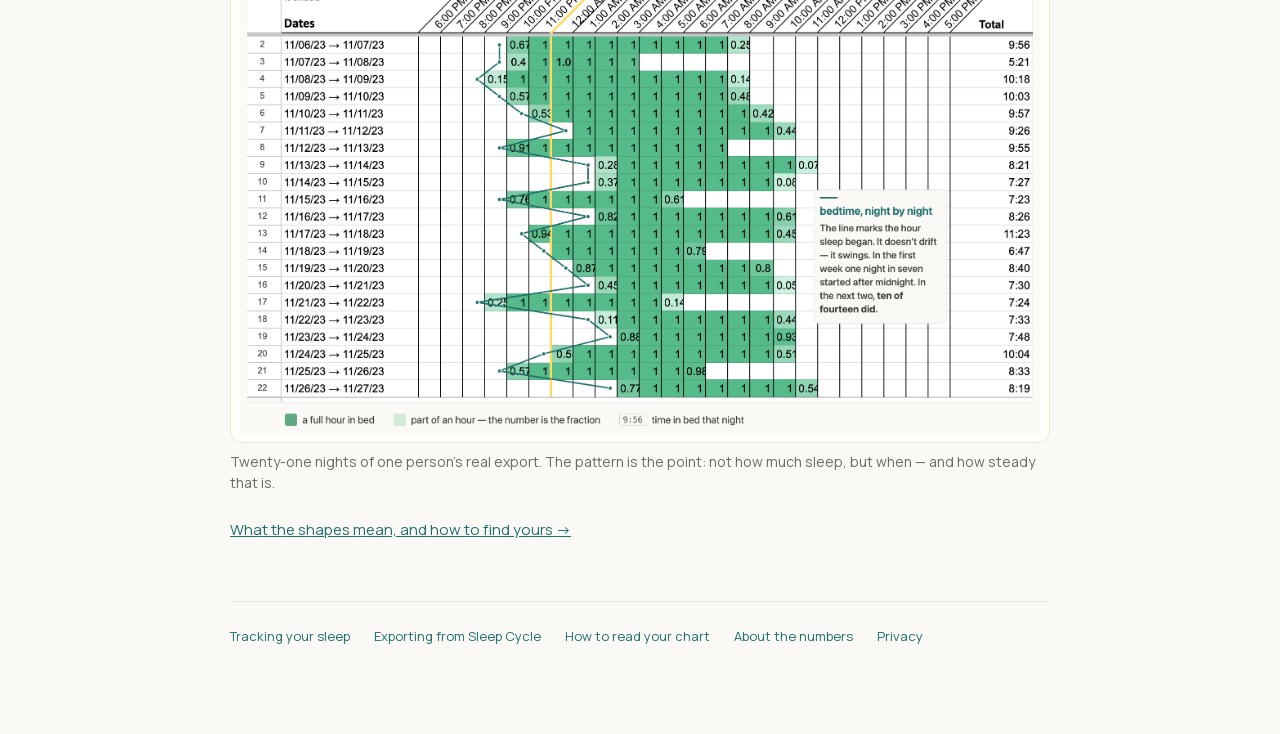
==== commit 1cb4d1c8: "Web tool additions" ====
--- a/docs/index.html
+++ b/docs/index.html
@@ -16,12 +16,12 @@
 
 <link rel="icon" href="favicon.svg" type="image/svg+xml">
 
-<link rel="preload" href="fonts/manrope-var.woff2" as="font" type="font/woff2" crossorigin>
-<link rel="preload" href="fonts/vollkorn-400.woff2" as="font" type="font/woff2" crossorigin>
+<link rel="preload" href="assets/fonts/manrope-var.woff2" as="font" type="font/woff2" crossorigin>
+<link rel="preload" href="assets/fonts/vollkorn-400.woff2" as="font" type="font/woff2" crossorigin>
 
-<link rel="stylesheet" href="fonts.css">
-<link rel="stylesheet" href="tokens.css">
-<link rel="stylesheet" href="style.css">
+<link rel="stylesheet" href="assets/css/fonts.css">
+<link rel="stylesheet" href="assets/css/tokens.css">
+<link rel="stylesheet" href="assets/css/style.css">
 </head>
 <body>
 
@@ -49,7 +49,7 @@
         </div>
 
         <div class="hero__block">
-          <h1>A free sleep chart maker</h1>
+          <h1>A free sleep chart maker for Sleep Cycle users</h1>
           <p class="lede lede--prose">Paste your sleep data export, get a chart of your real sleep
           pattern.</p>
           <p class="hero__meta">Nothing to install. This server never sees your sleep data.</p>
@@ -77,14 +77,51 @@
 
         <figure class="figure">
           <div class="figure__frame">
-            <img src="images/sleep-chart-screenshot.png" width="1833" height="1071"
+            <img src="images/chart-hero.png" width="1833" height="1071"
               alt="A Google Sheets grid. One row per night from 11/06/23 onward, one column per hour from 6pm through 5pm, green cells marking the hours asleep, and each night's total in the last column.">
           </div>
           <figcaption>One row per night, one column per hour. This is what you get back.</figcaption>
         </figure>
       </section>
 
-      <!-- L5/L6. The annotated figure is the argument, not the texture above it,
+      <section class="sec stack">
+        <h2 class="display">Four easy steps</h2>
+
+        <ol class="flow">
+          <li>
+            <span class="step-title">Track your sleep</span>
+            <span class="step-note">with Sleep Cycle</span>
+            <a class="tap step-link" href="track/">How to start tracking &rarr;</a>
+          </li>
+          <li>
+            <span class="step-title">Export your data</span>
+            <a class="tap step-link" href="export/">How to export from Sleep Cycle &rarr;</a>
+          </li>
+          <li aria-current="step">
+            <span class="step-title">Format it here</span>
+            <span class="step-note">two clicks, in your browser</span>
+            <a class="tap step-link" href="chart/">Go to the formatter &rarr;</a>
+          </li>
+          <li>
+            <span class="step-title">Paste into the template</span>
+            <span class="step-note">Google Sheets draws the chart</span>
+            <a class="tap step-link" href="https://docs.google.com/spreadsheets/d/1bae1Rd7Ow1-quu7ddtPsrhsauH6KFFqn4suwRdhfGoM/copy"
+              target="_blank" rel="noreferrer">Get the template &rarr;</a>
+          </li>
+        </ol>
+
+        <p class="subtitle">The first-time bits you do once. After that it&rsquo;s export, paste,
+        paste &mdash; about two minutes, any time you want an updated chart.</p>
+      </section>
+
+      <section class="cta">
+        <h2 class="display">Ready? It takes two minutes.</h2>
+        <a class="btn-link" href="chart/">Format my sleep data<span aria-hidden="true">&rarr;</span></a>
+      </section>
+
+      <!-- Last, below the steps and the CTA: every visitor needs the next action,
+           only the detail-minded one needs to read the chart before they have one.
+           The annotated figure is the argument, not the texture above it,
            and it is unreadable at the ~390px the two-column block gives a figure —
            so it gets the full column. Two files, not one scaled image: the phone
            variant drops the cell values rather than shrinking them, which is why
@@ -102,59 +139,19 @@
           <figcaption>Twenty-one nights of one person&rsquo;s real export. The pattern is the point:
           not how much sleep, but when &mdash; and how steady that is.</figcaption>
         </figure>
-      </section>
-
-      <section class="sec stack">
-        <h2 class="display">Four easy steps</h2>
-
-        <ol class="flow">
-          <li>
-            <span class="step-title">Track your sleep</span>
-            <span class="step-note">with Sleep Cycle</span>
-          </li>
-          <li>
-            <span class="step-title">Export your data</span>
-            <span class="step-note">buried in settings</span>
-            <a class="tap step-link" href="export/">How to export from Sleep Cycle &rarr;</a>
-          </li>
-          <li aria-current="step">
-            <span class="step-title">Format it here</span>
-            <span class="step-note">two clicks, in your browser</span>
-          </li>
-          <li>
-            <span class="step-title">Paste into the template</span>
-            <span class="step-note">Google Sheets draws the chart</span>
-          </li>
-        </ol>
-
-        <div class="flow-notes">
-          <div class="flow-note flow-note--a">
-            <span class="eyebrow">First time only</span>
-            <span>Not tracking yet? Start tonight, come back in a week.</span>
-          </div>
-          <!-- Caption above link, not below: it lets the link's hit area extend
-               downward into the section gap instead of over the caption. -->
-          <div class="flow-note flow-note--b">
-            <span class="eyebrow">First time only</span>
-            <span>Opens in a new tab, in your own Google account.</span>
-            <a class="tap" href="https://docs.google.com/spreadsheets/d/1bae1Rd7Ow1-quu7ddtPsrhsauH6KFFqn4suwRdhfGoM/copy"
-              target="_blank" rel="noreferrer">Make your own copy of the template &rarr;</a>
-          </div>
-        </div>
-
-        <p class="subtitle">The first-time bits you do once. After that it&rsquo;s export, paste,
-        paste &mdash; about two minutes, any time you want an updated chart.</p>
-      </section>
-
-      <section class="cta">
-        <h2 class="display">Ready? It takes two minutes.</h2>
-        <a class="btn-link" href="chart/">Format my sleep data<span aria-hidden="true">&rarr;</span></a>
+        <!-- Deliberately quiet: this reader has no chart yet, so a prominent link
+             here is a detour rather than a next step. It earns its place for the
+             visitor who arrived from a shared link with nothing to paste. -->
+        <p class="subtitle"><a class="tap" href="howtoread/">What the shapes mean, and how to
+        find yours &rarr;</a></p>
       </section>
 
     </main>
 
     <footer>
+      <a class="tap" href="track/">Tracking your sleep</a>
       <a class="tap" href="export/">Exporting from Sleep Cycle</a>
+      <a class="tap" href="howtoread/">How to read your chart</a>
       <a class="tap" href="notes/">About the numbers</a>
       <a class="tap" href="privacy/">Privacy</a>
     </footer>
--- a/docs/assets/css/fonts.css
+++ b/docs/assets/css/fonts.css
@@ -0,0 +1,85 @@
+/* Chart My Sleep — self-hosted webfaces.
+ *
+ * DESIGN.md §4 specifies Vollkorn for the logotype and Manrope for UI and body.
+ * js-build-plan.md B5.2 forbids external dependencies, which rules out the
+ * Google Fonts CDN the artboards link — so the two faces are subset and served
+ * from this repo instead. Nothing here reaches the network at runtime.
+ *
+ * Built by dev/build-fonts.sh from the upstream variable fonts in google/fonts.
+ * Both are SIL Open Font License 1.1; the licences ship beside the files in
+ * docs/fonts/ because the OFL requires them to travel with the fonts.
+ *
+ * Subset to exactly what this site can render — ASCII, Latin-1, the curly quotes
+ * and dashes the copy uses, and the arrows and middot the UI draws. That last
+ * part is why these are built rather than taken from Google's prebuilt "latin"
+ * slice: that slice has no U+2192, and → is on nearly every page here.
+ *
+ * URLs below are relative to THIS file (docs/), not to the page linking it, so
+ * one stylesheet serves pages at any depth.
+ */
+
+/* One axis-limited variable file covers 400, 500 and 600 — smaller than three
+   static instances, and the axis is clamped to the range the site uses. */
+@font-face {
+  font-family: 'Manrope';
+  font-style: normal;
+  font-weight: 400 600;
+  font-display: swap;
+  src: url('../fonts/manrope-var.woff2') format('woff2');
+}
+
+/* The logotype is one weight at two sizes. Pinned to a static 400. */
+@font-face {
+  font-family: 'Vollkorn';
+  font-style: normal;
+  font-weight: 400;
+  font-display: swap;
+  src: url('../fonts/vollkorn-400.woff2') format('woff2');
+}
+
+/* ---- Metric-matched fallbacks ------------------------------------------------
+ * DESIGN.md §4 requires these: without them the wordmark visibly reflows the
+ * moment Vollkorn replaces Georgia, and `font-display: swap` guarantees that
+ * moment happens on a cold load.
+ *
+ * Each face below is the local font the stack would otherwise reach, bent to the
+ * metrics of the webfont it stands in for. Values are computed from the real
+ * files — `bash dev/build-fonts.sh` prints them — never estimated.
+ *
+ * size-adjust is matched on ADVANCE WIDTH, not on x-height. x-height matching is
+ * the more common recipe and it loses here, measured in a browser over the site's
+ * own copy, because every element is sized by its content and every line-height is
+ * a fixed ratio: what a visitor sees when the real face arrives is horizontal
+ * reflow, so that is what the fallback should null out.
+ *
+ *   wordmark, 27px          body copy, 27px
+ *   width-matched   +0.1%   width-matched   +0.0%   <- shipped
+ *   x-height        -3.6%   x-height        +1.6%
+ *   plain Georgia   +1.3%   plain Arial     -2.4%
+ *   plain serif     -5.2%
+ *
+ * (Measuring this needs `document.fonts.load()` first. Awaiting `document.fonts.ready`
+ * alone measures the fallback and reports it as the webfont — the faces load on first
+ * use, and a probe element that sets font-family and reads its width in the same frame
+ * has not used them yet. An earlier run of this table was wrong for exactly that reason.)
+ */
+
+/* Vollkorn 400 standing in: Georgia */
+@font-face {
+  font-family: 'Vollkorn Fallback';
+  src: local('Georgia'), local('Times New Roman'), local('Liberation Serif');
+  size-adjust: 98.79%;
+  ascent-override: 96.36%;
+  descent-override: 44.64%;
+  line-gap-override: 0%;
+}
+
+/* Manrope 400-600 standing in: Arial */
+@font-face {
+  font-family: 'Manrope Fallback';
+  src: local('Arial'), local('Helvetica'), local('Liberation Sans');
+  size-adjust: 102.55%;
+  ascent-override: 103.95%;
+  descent-override: 29.25%;
+  line-gap-override: 0%;
+}
--- a/docs/assets/css/tokens.css
+++ b/docs/assets/css/tokens.css
@@ -0,0 +1,183 @@
+/* Hallmark · genre: editorial · design-system: DESIGN.md · designed-as-app
+ * Chart My Sleep — token layer. Single source of truth for both artboards.
+ * Every colour, size, space and radius used on / and /chart is named here.
+ * Pages reference tokens by name; no page may inline a raw value.
+ * pre-emit critique: P5 H5 E4 S5 R5 V4
+ */
+
+:root {
+  /* ---- Paper ------------------------------------------------------------
+     DESIGN.md §3: two background tones per page, maximum. Canvas + surface.
+     Warm and sand are small accents, never backgrounds. */
+  --color-canvas:             #faf9f5;
+  --color-surface:            #fffefb;
+  --color-surface-warm:       #f6f2ea;
+  --color-surface-sand:       #f2ece2;
+
+  /* ---- Ink, descending emphasis ----------------------------------------
+     --color-ink-muted is the contrast floor for text. Nothing lighter
+     may carry copy. See --color-ink-faint below. */
+  --color-ink:                #1a1917;
+  --color-ink-body:           #3f3e39;
+  --color-ink-sub:            #5c5a53;
+  --color-ink-muted:          #6c6a64;
+
+  /* Decorative only — 3.23:1 on canvas, fails WCAG AA at every text size
+     on this page. No current use site. Do not reach for it for copy. */
+  --color-ink-faint:          #8e8b82;
+
+  /* ---- Rules and borders ---------------------------------------------- */
+  --color-rule:               #ebe6df;
+  --color-border:             #e8e2d8;
+  --color-border-input:       #e4ded4;
+  --color-border-strong:      #ddd5c8;
+  --color-border-dashed:      #d8d0c2;
+  --color-arrow:              #bdb8ad;
+
+  /* ---- Action ----------------------------------------------------------
+     DECIDED 2026-09-15 (DESIGN.md §3, dev/last-20-plan.md L14): the action
+     teal and the brand blue/green do not share a root, and that is the point —
+     interactive is its own channel. Kept over brand blue because AUDIT.md's
+     eight measured contrast pairs assume #1f6f6b. Every use site reads
+     var(--color-action), so the decision is still one edit to this block plus
+     four derived tints if it is ever revisited. */
+  --color-action:             #1f6f6b;
+  --color-action-hover:       #17544f;
+  --color-action-tint:        #f1f7f6;
+  --color-action-tint-border: #b7d5d0;
+  --color-action-tint-ink:    #3d6a67;
+  --color-on-action:          #ffffff;
+
+  /* ---- Brand — the mark and its eyebrow only.
+     Never means "clickable". DESIGN.md §3. */
+  --color-brand-moon:         #2b5f9e;
+  --color-brand-bars:         #4eb282;
+
+  /* ---- Status ---------------------------------------------------------- */
+  --color-error-bg:           #fbf0ee;
+  --color-error-border:       #eed9d4;
+  --color-error-ink:          #99392f;
+  --color-error-ink-2:        #8a5850;
+  --color-success-tint:       #e7f0ee;
+
+  /* ---- Disabled — one recipe, DESIGN.md §6 ----------------------------- */
+  --color-disabled-bg:        #f5f0e8;
+  --color-disabled-ink:       #a09d96;
+  --color-disabled-border:    #eae3d8;
+
+  /* ---- Selection and focus --------------------------------------------- */
+  --color-selection:          #cfe4e1;
+
+  /* Data-box focus. Two layers: a canvas-coloured gap, then a solid 2px ring in
+     the action colour — visually the same treatment as the `outline: 2px` +
+     `outline-offset: 2px` that every link and button gets, but drawn with a
+     box-shadow so it follows the 12px radius and costs no layout shift.
+     The previous 12%-alpha ring measured under 1.3:1 against canvas, which left
+     a 1px border colour change carrying the whole indicator on the two controls
+     the tool page exists for. DESIGN.md §6. */
+  --focus-ring:               0 0 0 2px var(--color-canvas), 0 0 0 4px var(--color-action);
+
+  /* ---- Type roles ------------------------------------------------------
+     One stack per role. A role never varies its fallbacks between pages —
+     that is what put two unrelated serifs on one page before. */
+  --font-logotype: "Vollkorn", "Vollkorn Fallback", Georgia, serif;
+  --font-display:  Georgia, "Iowan Old Style", "Times New Roman", serif;
+  --font-ui:       "Manrope", "Manrope Fallback", -apple-system, BlinkMacSystemFont, "Segoe UI", system-ui, sans-serif;
+
+  /* The two "… Fallback" entries are not extra typefaces: each is the local font
+     the stack would reach anyway, bent to the webfont's metrics in fonts.css, so
+     nothing reflows when the real face swaps in. DESIGN.md §4. --font-display is
+     Georgia by choice rather than by fallback, so it needs no such entry. */
+  --font-data:     ui-monospace, SFMono-Regular, Menlo, Consolas, monospace;
+
+  /* ---- Type scale ------------------------------------------------------
+     The wordmark is the largest type on every page — larger than the h1
+     beneath it. DESIGN.md §4. --text-logotype clamps so that rule still
+     holds at 320px, where a fixed 46px overflows the column. */
+  --text-logotype:    clamp(30px, 9vw, 46px);
+  --text-logotype-sm: clamp(22px, 6.5vw, 27px);
+  --text-h1:          38px;
+  --text-h1-sm:       32px;
+  --text-h2:          28px;
+  --text-h3:          22px;
+  --text-h2-ui:       17px;
+  --text-lede:        19px;
+  --text-body:        16px;
+  --text-ui:          15px;
+  /* --text-sm is the floor for a sentence. --text-xs and below are for labels,
+     counts and captions only. The ink ladder lost its floor the same way before
+     --color-ink-faint was retired: a tier scoped to "meta only" drifts onto
+     copy unless the rule names what the tier is NOT for. */
+  --text-sm:          14px;
+  --text-xs:          13px;
+  --text-2xs:         12px;
+  --text-eyebrow:     11px;
+  --text-data-in:     13px;
+  --text-data-out:    12.5px;
+
+  /* ---- Tracking -------------------------------------------------------- */
+  --track-logotype:  -0.8px;
+  --track-h1:        -0.6px;
+  --track-h2:        -0.5px;
+  --track-tight:     -0.4px;
+  --track-ui:        -0.1px;
+  --track-eyebrow:    1.1px;
+
+  /* ---- Leading --------------------------------------------------------- */
+  --leading-body:    1.55;
+  --leading-display: 1.18;
+  --leading-tight:   1.1;
+  --leading-data:    1.6;
+  --leading-data-out:1.7;
+
+  /* ---- Space — 4pt scale ----------------------------------------------
+     Mark geometry (the 7/5/3.5px lockup proportions) is NOT on this scale
+     and is exempt by design: those are figure proportions of the logo, and
+     snapping them would distort the mark. They live in DESIGN.md §7 and
+     move to the SVG at port time. */
+  --space-3xs:  4px;
+  --space-2xs:  8px;
+  --space-xs:  12px;
+  --space-sm:  16px;
+  --space-ms:  20px;
+  --space-md:  24px;
+  --space-lg:  40px;
+  --space-xl:  44px;
+  --space-2xl: 60px;
+  --space-3xl: 88px;
+  --space-gutter: 24px;
+
+  /* ---- Measure --------------------------------------------------------- */
+  --measure-lede:  40ch;
+  --measure-mid:   62ch;
+  --measure-wide:  66ch;
+  --measure-prose: 72ch;
+  --column-home:  820px;
+  --column-tool:  760px;
+
+  /* ---- Radii ----------------------------------------------------------- */
+  --radius-pill:   999px;
+  --radius-card:    12px;
+  --radius-button:   8px;
+  --radius-image:    6px;
+  --radius-bar:      2px;
+
+  /* ---- Breakpoint ------------------------------------------------------
+     One breakpoint. Below it the two multi-column grids on / collapse to a
+     single column and the step arrows drop. DESIGN.md §5. */
+  --bp-stack: 700px;
+}
+
+/* ---- Breakpoint overrides ----------------------------------------------
+   iOS Safari zooms the page when a focused form control renders below 16px,
+   and does not zoom back out — so a user pasting their export on a phone
+   ends up scaled and scrolled sideways. The data tokens are the only ones
+   that land inside a form control, so they are the only ones raised.
+   Kept in step with --bp-stack above; custom properties can't be read inside
+   a media query, so the value is repeated by hand. */
+@media (max-width: 700px) {
+  :root {
+    --text-data-in:  16px;
+    --text-data-out: 16px;
+  }
+}
--- a/docs/assets/css/style.css
+++ b/docs/assets/css/style.css
@@ -0,0 +1,833 @@
+/* Chart My Sleep — site stylesheet.
+ *
+ * Ported from the design artboards in dev/design/. Those keep every value in a
+ * style attribute so the canvas editor can reach it; a built page has no such
+ * constraint, so the same values live here as classes. tokens.css stays the
+ * single source of truth: no raw colour, size, space or radius may appear
+ * below, only var(--token). DESIGN.md is authoritative for all of it.
+ */
+
+/* ---- Page frame ---------------------------------------------------------- */
+
+html, body { overflow-x: clip; }
+
+/* The UA's [hidden] rule is display:none at the same specificity as a class, and
+   author styles win — so every `display:` below would quietly un-hide an element
+   the script hid. Stated once, here, rather than remembered at each use site. */
+[hidden] { display: none !important; }
+
+/* Every <img> on the site carries width and height attributes, so the browser
+   reserves the right box before the file arrives and nothing reflows on load.
+   Those attributes are presentational hints, not just metadata: a rule that
+   sets only `width` leaves the height hint standing, and the image draws at the
+   CSS width by the attribute's pixel HEIGHT — squashed, at whatever ratio the
+   two numbers happen to make. `height: auto` is what turns the pair back into
+   an aspect ratio, and it has to be stated once here rather than remembered at
+   each use site, because the failure is silent: the image is there, it is the
+   right image, and only its proportions are wrong. */
+img { max-width: 100%; height: auto; }
+
+body {
+  margin: 0;
+  background: var(--color-canvas);
+  color: var(--color-ink-body);
+  font-family: var(--font-ui);
+  font-size: var(--text-body);
+  line-height: var(--leading-body);
+  -webkit-font-smoothing: antialiased;
+  text-wrap: pretty;
+}
+
+.page {
+  min-height: 100vh;
+  box-sizing: border-box;
+  padding: var(--space-lg) var(--space-gutter) var(--space-3xl);
+  display: flex;
+  justify-content: center;
+}
+
+.shell {
+  width: 100%;
+  display: flex;
+  flex-direction: column;
+}
+
+.shell--tool { max-width: var(--column-tool); gap: var(--space-xl); }
+.shell--home { max-width: var(--column-home); gap: var(--space-2xl); }
+
+main { display: flex; flex-direction: column; }
+.shell--tool main { gap: var(--space-xl); }
+.shell--home main { gap: var(--space-2xl); }
+main:focus { outline: none; }
+
+/* break-word, not anywhere: `anywhere` permits a break mid-word even when the
+   line could break at a space. No `hyphens: auto` — it hyphenates headings. */
+h1, h2, h3 { overflow-wrap: break-word; min-width: 0; }
+
+/* ---- Links, focus, selection --------------------------------------------- */
+
+a { color: var(--color-action); }
+a:hover { color: var(--color-action-hover); }
+textarea { font-family: inherit; }
+::selection { background: var(--color-selection); }
+
+/* Never animated: the ring has to appear the instant focus lands. No radius
+   here — an outline already follows the element's own. */
+a:focus-visible,
+button:focus-visible,
+summary:focus-visible,
+input:focus-visible {
+  outline: 2px solid var(--color-action);
+  outline-offset: 2px;
+}
+summary::marker { color: var(--color-ink-muted); }
+
+/* Hit-area extension for inline links, per the 44x44 floor. */
+.tap { position: relative; }
+.tap::before { content: ""; position: absolute; inset-block: -12px; inset-inline: -8px; }
+
+.skip { position: absolute; left: -9999px; top: 0; }
+.skip:focus {
+  left: var(--space-md);
+  top: var(--space-md);
+  z-index: 10;
+  padding: var(--space-2xs) var(--space-xs);
+  background: var(--color-action);
+  color: var(--color-on-action);
+  border-radius: var(--radius-button);
+  font-size: var(--text-sm);
+  font-weight: 500;
+  text-decoration: none;
+}
+
+.sr-only {
+  position: absolute;
+  width: 1px;
+  height: 1px;
+  overflow: hidden;
+  clip-path: inset(50%);
+  white-space: nowrap;
+}
+
+/* ---- The mark ------------------------------------------------------------
+   Lockup geometry is exempt from the 4pt scale (DESIGN.md §5): these are
+   proportions of the logo, not layout spacing. */
+
+.masthead {
+  display: flex;
+  align-items: center;
+  justify-content: space-between;
+  gap: var(--space-sm);
+  flex-wrap: wrap;
+}
+
+.lockup {
+  display: flex;
+  align-items: center;
+  gap: 11px;
+  text-decoration: none;
+  color: var(--color-ink);
+  min-width: 0;
+}
+.mark { display: flex; align-items: center; gap: 5px; flex: none; }
+.mark__moon {
+  display: block;
+  width: 15px;
+  height: 15px;
+  border-radius: 50%;
+  box-shadow: inset -4.5px -1.1px 0 0 var(--color-brand-moon);
+}
+.mark__bars { display: flex; flex-direction: column; gap: 2.5px; }
+.mark__bars span {
+  display: block;
+  height: 2.5px;
+  border-radius: var(--radius-bar);
+  background: var(--color-brand-bars);
+}
+.mark__bars span:nth-child(1) { width: 15px; }
+.mark__bars span:nth-child(2) { width: 9px; }
+.mark__bars span:nth-child(3) { width: 12px; }
+
+.wordmark {
+  font-family: var(--font-logotype);
+  font-size: var(--text-logotype-sm);
+  line-height: var(--leading-tight);
+  letter-spacing: var(--track-tight);
+  min-width: 0;
+}
+
+.masthead__aside { font-size: var(--text-sm); text-decoration: none; white-space: nowrap; }
+
+/* ---- Headings ------------------------------------------------------------ */
+
+.page-head { display: flex; flex-direction: column; gap: var(--space-xs); }
+
+h1 {
+  margin: 0;
+  font-family: var(--font-display);
+  font-weight: 400;
+  font-size: var(--text-h1);
+  line-height: 1.14;
+  letter-spacing: var(--track-h1);
+  color: var(--color-ink);
+}
+
+.lede {
+  margin: 0;
+  max-width: var(--measure-mid);
+  font-size: var(--text-h2-ui);
+  color: var(--color-ink-sub);
+}
+
+.section-title {
+  margin: 0;
+  font-size: var(--text-h2-ui);
+  font-weight: 600;
+  color: var(--color-ink);
+  letter-spacing: var(--track-ui);
+}
+
+/* ---- Position strip ------------------------------------------------------
+   An ordered list inside a labelled nav, so "3 of 4" is structural rather than
+   a styling coincidence — the arrows are ::after on the items, never spans an
+   assistive technology has to be told to ignore. DESIGN.md §5. */
+
+.steps ol {
+  display: flex;
+  align-items: center;
+  gap: var(--space-2xs);
+  flex-wrap: wrap;
+  list-style: none;
+  margin: 0;
+  padding: 0;
+  font-size: var(--text-xs);
+}
+.steps li { display: flex; align-items: center; gap: var(--space-2xs); }
+.steps li:not(:last-child)::after { content: "\2192"; color: var(--color-arrow); }
+
+.pill {
+  position: relative;
+  padding: 7px var(--space-xs);
+  border-radius: var(--radius-pill);
+  background: var(--color-surface-sand);
+  color: var(--color-ink-muted);
+  text-decoration: none;
+  white-space: nowrap;
+}
+/* Vertical only: the 8px gap between pills is already the minimum spacing
+   between adjacent targets, so there is nothing to spend sideways. */
+.pill::before { content: ""; position: absolute; inset-block: -5px; inset-inline: 0; }
+.pill[aria-current="step"] {
+  background: var(--color-action);
+  color: var(--color-on-action);
+  font-weight: 500;
+}
+/* Hover is the only signal separating a pill that navigates from one that
+   doesn't, so it belongs on the anchor selector, not on every pill.
+   #eae3d8 is also --color-disabled-border: one value, two roles (DESIGN.md §6). */
+a.pill:hover { background: var(--color-disabled-border); color: var(--color-ink); }
+a.pill:active { transform: translateY(1px); }
+
+/* ---- Data boxes ---------------------------------------------------------- */
+
+.io { display: flex; flex-direction: column; gap: var(--space-sm); }
+.io--out { gap: var(--space-xs); }
+
+.io__head {
+  display: flex;
+  align-items: baseline;
+  justify-content: space-between;
+  gap: var(--space-sm);
+  flex-wrap: wrap;
+}
+
+.databox {
+  width: 100%;
+  box-sizing: border-box;
+  resize: vertical;
+  padding: var(--space-sm) var(--space-ms);
+  background: var(--color-surface);
+  border: 1px solid var(--color-border-input);
+  border-radius: var(--radius-card);
+  color: var(--color-ink);
+  font-family: var(--font-data);
+  outline: none;
+}
+.databox:focus {
+  border-color: var(--color-action);
+  box-shadow: var(--focus-ring);
+}
+
+#input {
+  min-height: 168px;
+  font-size: var(--text-data-in);
+  line-height: var(--leading-data);
+}
+/* The input textarea *is* the drop zone; no separate dashed box. DESIGN.md §6. */
+#input.is-dragging {
+  background: var(--color-action-tint);
+  border-style: dashed;
+  border-color: var(--color-action);
+}
+
+#output {
+  height: 210px;
+  font-size: var(--text-data-out);
+  line-height: var(--leading-data-out);
+  white-space: pre;
+  overflow: auto;
+}
+
+.row {
+  display: flex;
+  align-items: center;
+  gap: var(--space-xs);
+  flex-wrap: wrap;
+}
+.row--wide { gap: var(--space-sm); }
+
+.meta { font-size: var(--text-sm); color: var(--color-ink-muted); }
+.status { min-height: 1lh; font-size: var(--text-xs); color: var(--color-ink-muted); }
+
+.hint {
+  margin: 0;
+  display: flex;
+  gap: var(--space-2xs);
+  align-items: baseline;
+  font-size: var(--text-sm);
+  color: var(--color-ink-muted);
+}
+.hint__dot { color: var(--color-action); }
+
+/* ---- Buttons — one disabled recipe for every button on the site (§6) ------ */
+
+.btn {
+  height: 44px;              /* 44, not 42: the touch-target floor. */
+  padding: 0 22px;
+  border: 1px solid var(--color-action);
+  border-radius: var(--radius-button);
+  background: var(--color-action);
+  color: var(--color-on-action);
+  font-family: inherit;
+  font-size: var(--text-sm);
+  font-weight: 500;
+  cursor: pointer;
+}
+.btn:hover { background: var(--color-action-hover); border-color: var(--color-action-hover); }
+.btn:active { transform: translateY(1px); }
+
+.btn--secondary {
+  height: 44px;
+  padding: 0 var(--space-sm);
+  background: var(--color-surface);
+  color: var(--color-ink);
+  border: 1px solid var(--color-border-strong);
+}
+.btn--secondary:hover { background: var(--color-surface); border-color: var(--color-action); }
+
+.btn[disabled],
+.btn--secondary[disabled] {
+  background: var(--color-disabled-bg);
+  color: var(--color-disabled-ink);
+  border: 1px solid var(--color-disabled-border);
+  cursor: not-allowed;
+  transform: none;
+}
+
+.btn--copied {
+  background: var(--color-success-tint);
+  color: var(--color-action-hover);
+  border-color: var(--color-action-tint-border);
+}
+
+/* ---- Error block --------------------------------------------------------- */
+
+.error {
+  padding: var(--space-sm) var(--space-ms);
+  background: var(--color-error-bg);
+  border: 1px solid var(--color-error-border);
+  border-radius: var(--radius-card);
+  display: flex;
+  flex-direction: column;
+  gap: var(--space-3xs);
+}
+.error__msg { font-size: var(--text-sm); font-weight: 600; color: var(--color-error-ink); }
+.error__fix { font-size: var(--text-sm); color: var(--color-error-ink-2); }
+.error__link {
+  font-size: var(--text-sm);
+  color: var(--color-error-ink-2);
+  text-decoration: none;
+  align-self: flex-start;
+}
+
+/* ---- Notes / caveats ----------------------------------------------------- */
+
+.notes {
+  display: flex;
+  flex-direction: column;
+  padding: var(--space-xs) var(--space-ms);
+  background: var(--color-surface-warm);
+  border-radius: var(--radius-card);
+}
+.notes > .section-title { padding-bottom: var(--space-2xs); }
+.notes > details + details,
+.notes > a { border-top: 1px solid var(--color-border); }
+.notes summary {
+  cursor: pointer;
+  padding: var(--space-xs) 0;
+  font-size: var(--text-sm);
+  font-weight: 600;
+  color: var(--color-ink);
+}
+.notes details p {
+  margin: 0 0 var(--space-xs);
+  max-width: var(--measure-prose);
+  font-size: var(--text-sm);
+  color: var(--color-ink-sub);
+}
+.notes > a { padding: var(--space-xs) 0; font-size: var(--text-sm); text-decoration: none; }
+
+/* ---- Template handoff ---------------------------------------------------- */
+
+.handoff {
+  display: flex;
+  flex-direction: column;
+  gap: var(--space-2xs);
+  border-top: 1px solid var(--color-rule);
+  padding-top: var(--space-md);
+  /* Step 4 in the position strip jumps here; without this the rule lands
+     flush against the viewport edge and the section reads as cut off. */
+  scroll-margin-top: var(--space-md);
+}
+.handoff__list {
+  margin: 0;
+  padding-left: var(--space-ms);
+  display: flex;
+  flex-direction: column;
+  gap: var(--space-3xs);
+  max-width: var(--measure-prose);
+  font-size: var(--text-sm);
+  color: var(--color-ink-sub);
+}
+.handoff__cta { font-size: var(--text-ui); font-weight: 500; text-decoration: none; }
+
+/* ---- Footer -------------------------------------------------------------- */
+
+footer {
+  border-top: 1px solid var(--color-rule);
+  padding-top: var(--space-md);
+  display: flex;
+  gap: var(--space-md);
+  flex-wrap: wrap;
+  font-size: var(--text-xs);
+  color: var(--color-ink-muted);
+}
+footer a { text-decoration: none; white-space: nowrap; }
+
+/* The current page in the footer is a span, not a link: it would point at
+   itself. It still needs the colour, since it sits next to the other four. */
+footer [aria-current="page"] { white-space: nowrap; color: var(--color-ink-sub); }
+
+/* ---- Prose pages ---------------------------------------------------------
+   /notes, /privacy, /export and /howtoread are one column of prose (DESIGN.md
+   §9): Georgia h1 and h2, Manrope body at the wide measure, no cards. Severity
+   and sequence are carried by ORDER, never by colour. Ported from
+   Notes.dc.html and Privacy.dc.html, which state the same values inline. */
+
+/* The prose lede is the editorial one — larger, darker, at the lede measure.
+   /chart's .lede is a UI subtitle and deliberately differs. */
+.lede--prose {
+  max-width: var(--measure-lede);
+  font-size: var(--text-lede);
+  line-height: 1.5;
+  color: var(--color-ink-body);
+}
+
+.stamp { margin: 0; font-size: var(--text-xs); color: var(--color-ink-muted); }
+
+/* Section rhythm: every section after the header opens with the rule. */
+.sec { border-top: 1px solid var(--color-rule); padding-top: var(--space-lg); }
+
+.prose { display: flex; flex-direction: column; gap: var(--space-sm); }
+.prose p { margin: 0; max-width: var(--measure-wide); }
+
+.prose h2,
+h2.display {
+  margin: 0;
+  font-family: var(--font-display);
+  font-weight: 400;
+  font-size: var(--text-h2);
+  line-height: 1.2;
+  letter-spacing: var(--track-h2);
+  color: var(--color-ink);
+}
+
+/* Manrope labels a block; Georgia does the talking. Used for the "why it's
+   drawn this way" subheads inside a caveat. */
+.subhead {
+  margin: 0;
+  font-size: var(--text-ui);
+  font-weight: 600;
+  letter-spacing: var(--track-ui);
+  color: var(--color-ink);
+}
+
+/* Em-dash markers in the action hue — the only ornament on a prose page. */
+.dash-list {
+  margin: 0;
+  padding: 0;
+  list-style: none;
+  display: grid;
+  gap: var(--space-xs);
+  max-width: var(--measure-wide);
+}
+.dash-list > li {
+  display: grid;
+  grid-template-columns: var(--space-sm) minmax(0, 1fr);
+  gap: var(--space-xs);
+  align-items: baseline;
+}
+.dash-list__mark { color: var(--color-action); }
+
+/* Note block (DESIGN.md §6): the one place a prose page changes tone. */
+.note {
+  background: var(--color-surface-warm);
+  border-radius: var(--radius-card);
+  padding: var(--space-xs) var(--space-ms);
+  max-width: var(--measure-wide);
+  font-size: var(--text-sm);
+  color: var(--color-ink-sub);
+}
+
+/* A second line under the lede, setting the reading order of the sections
+   below. Smaller and quieter than the lede so the header still has one voice. */
+.subtitle { margin: 0; max-width: var(--measure-wide); font-size: var(--text-ui); color: var(--color-ink-muted); }
+
+/* A value quoted out of the tool's own output, inside prose. */
+.data-inline { font-family: var(--font-data); font-size: var(--text-data-in); }
+
+.dash-list strong { font-weight: 600; color: var(--color-ink); }
+
+/* A link that closes a prose section, at UI size rather than body size. */
+.prose .more { font-size: var(--text-ui); }
+.prose .more a { text-decoration: none; }
+
+/* ---- Homepage ------------------------------------------------------------
+   Ported from Homepage.dc.html. The home column is wider than the tool column
+   (--column-home) and the masthead is the large lockup rather than a link:
+   this is the page it would point at. */
+
+.masthead--home { display: flex; align-items: center; gap: var(--space-sm); color: var(--color-ink); }
+.mark--lg { gap: 7px; }
+.mark--lg .mark__moon { width: 25px; height: 25px; box-shadow: inset -7.5px -1.9px 0 0 var(--color-brand-moon); }
+.mark--lg .mark__bars { gap: 4px; }
+.mark--lg .mark__bars span { height: 3.5px; }
+.mark--lg .mark__bars span:nth-child(1) { width: 25px; }
+.mark--lg .mark__bars span:nth-child(2) { width: 15px; }
+.mark--lg .mark__bars span:nth-child(3) { width: 20px; }
+/* The wordmark clamps (tokens.css) so it cannot overflow at 320px — AUDIT C2. */
+.wordmark--lg { font-size: var(--text-logotype); letter-spacing: var(--track-logotype); color: var(--color-ink); }
+
+.hero { display: flex; flex-direction: column; gap: var(--space-md); }
+.hero__block { display: flex; flex-direction: column; gap: var(--space-sm); }
+/* The home h1 is the smaller display size: it sits under a 46px wordmark and
+   must not outrank it. DESIGN.md §4. */
+.hero h1 { font-size: var(--text-h1-sm); line-height: var(--leading-display); }
+.hero__meta { margin: 0; font-size: var(--text-ui); color: var(--color-ink-muted); }
+
+/* Two columns: the argument, and the thing it is an argument about. */
+.why {
+  display: grid;
+  grid-template-columns: minmax(0, 1fr) minmax(0, 1fr);
+  gap: var(--space-lg);
+  align-items: start;
+}
+.why__col { display: flex; flex-direction: column; gap: var(--space-ms); min-width: 0; }
+.why__label { margin: 0; font-size: var(--text-ui); color: var(--color-ink-muted); }
+.why__list { margin: 0; padding: 0; list-style: none; display: grid; gap: var(--space-sm); }
+.why__list > li {
+  display: grid;
+  grid-template-columns: var(--space-md) minmax(0, 1fr);
+  gap: var(--space-xs);
+  align-items: baseline;
+  color: var(--color-ink-body);
+}
+.why__n { font-family: var(--font-display); color: var(--color-action); }
+.pull {
+  margin: 0;
+  font-family: var(--font-display);
+  font-size: var(--text-lede);
+  font-style: italic;
+  line-height: 1.4;
+  color: var(--color-ink);
+}
+
+.figure { margin: 0; display: flex; flex-direction: column; gap: var(--space-2xs); min-width: 0; }
+.figure__frame {
+  border: 1px solid var(--color-border);
+  border-radius: var(--radius-card);
+  background: var(--color-surface);
+  padding: var(--space-2xs);
+}
+/* The asset's own aspect ratio, not a chosen one: at 16/10 the frame cropped a
+   fifth off a screenshot that is already a deliberate 21-night excerpt. */
+.figure__frame img { display: block; width: 100%; border-radius: var(--radius-image); }
+.figure figcaption { font-size: var(--text-sm); color: var(--color-ink-muted); }
+
+/* The four steps. The sequence is the ordered list and the numeral is how a
+   sighted reader sees it; the arrow is ornament and is drawn in the gap, so it
+   can disappear on a phone without taking the order with it (AUDIT C1). */
+.flow {
+  display: grid;
+  grid-template-columns: repeat(4, minmax(0, 1fr));
+  gap: 0 var(--space-lg);
+  align-items: stretch;
+  counter-reset: step;
+  list-style: none;
+  margin: 0;
+  padding: 0;
+}
+.flow > li {
+  position: relative;
+  counter-increment: step;
+  display: flex;
+  flex-direction: column;
+  gap: var(--space-2xs);
+  padding: var(--space-sm) var(--space-ms);
+  background: var(--color-surface);
+  border: 1px solid var(--color-border);
+  border-radius: var(--radius-card);
+  box-sizing: border-box;
+}
+.flow > li[aria-current="step"] { background: var(--color-action-tint); border-color: var(--color-action-tint-border); }
+.step-title { font-size: var(--text-ui); font-weight: 600; color: var(--color-ink); }
+.step-title::before {
+  content: counter(step) ". ";
+  font-family: var(--font-display);
+  font-weight: 400;
+  color: var(--color-action);
+}
+.flow > li[aria-current="step"] .step-title { color: var(--color-action-hover); }
+.flow > li[aria-current="step"] .step-title::before { color: var(--color-action-hover); }
+.step-note { font-size: var(--text-xs); color: var(--color-ink-muted); }
+.flow > li[aria-current="step"] .step-note { color: var(--color-action-tint-ink); }
+/* margin-top:auto pushes the link to the card floor, so the four links
+   line up even when a card carries no step-note. */
+.step-link { font-size: var(--text-sm); text-decoration: none; margin-top: auto; padding-top: var(--space-2xs); }
+.flow > li:not(:last-child)::after {
+  content: "\2192";
+  position: absolute;
+  right: calc(var(--space-lg) * -1);
+  width: var(--space-lg);
+  top: var(--space-sm);
+  text-align: center;
+  color: var(--color-arrow);
+  font-size: var(--text-ui);
+  line-height: var(--leading-body);
+}
+
+/* The one moment the page asks for something: no rule above it, warm block
+   behind it. The rhythm changes here and nowhere else. */
+.cta {
+  display: flex;
+  flex-direction: column;
+  align-items: flex-start;
+  gap: var(--space-ms);
+  background: var(--color-surface-warm);
+  border-radius: var(--radius-card);
+  padding: var(--space-lg) var(--space-lg) var(--space-xl);
+}
+.btn-link {
+  display: inline-flex;
+  align-items: center;
+  gap: var(--space-2xs);
+  height: 48px;
+  padding: 0 var(--space-md);
+  background: var(--color-action);
+  color: var(--color-on-action);
+  border-radius: var(--radius-button);
+  font-size: var(--text-ui);
+  font-weight: 500;
+  text-decoration: none;
+  white-space: nowrap;
+}
+.btn-link:hover { background: var(--color-action-hover); color: var(--color-on-action); }
+.btn-link:active { background: var(--color-action-hover); transform: translateY(1px); }
+.btn-link span { opacity: 0.7; }
+
+/* ---- The stack breakpoint ------------------------------------------------
+   --bp-stack is 700px; a custom property can't be read inside a media query,
+   so the number is repeated here and nowhere else. */
+
+@media (max-width: 700px) {
+  .why { grid-template-columns: minmax(0, 1fr); gap: var(--space-md); }
+  .flow { grid-template-columns: minmax(0, 1fr); gap: var(--space-xs); }
+  .flow > li:not(:last-child)::after { display: none; }
+}
+
+/* A section whose children are a simple vertical stack. The rule and its
+   padding come from .sec; this only sets the rhythm inside. */
+.stack { display: flex; flex-direction: column; gap: var(--space-md); }
+
+/* A figure that owns the whole column rather than sharing it with an argument.
+   The annotated figure's smallest legible element is a spreadsheet cell about
+   54px wide, which fixes its plate near 1900px — at the ~390px a half-column
+   gives it, the cell values are mush. */
+.figure--wide .figure__frame img { width: 100%; }
+
+/* Shown only where it is true: advice about finishing the job on a phone.
+   Not [hidden], which the rule at the top of this file makes unconditional. */
+.on-phone { display: none; }
+@media (max-width: 700px) { .on-phone { display: block; } }
+
+/* ---- Step-by-step guide (/export) ----------------------------------------
+   Reference material, not onboarding (DESIGN.md §9): numbered steps in the
+   body face, each beside the screen it describes. The number is the ordered
+   list's, not a drawn glyph, so the sequence survives with images off. */
+
+.guide { margin: 0; padding: 0; list-style: none; counter-reset: step; display: flex; flex-direction: column; gap: var(--space-xl); }
+.guide > li {
+  counter-increment: step;
+  display: grid;
+  grid-template-columns: minmax(0, 1fr) 280px;
+  gap: var(--space-lg);
+  align-items: start;
+}
+.guide__body { display: flex; flex-direction: column; gap: var(--space-xs); min-width: 0; }
+.guide__body p { margin: 0; max-width: var(--measure-wide); }
+.guide__title {
+  margin: 0;
+  font-family: var(--font-display);
+  font-weight: 400;
+  font-size: var(--text-h2);
+  line-height: 1.2;
+  letter-spacing: var(--track-h2);
+  color: var(--color-ink);
+}
+.guide__title::before { content: counter(step) ". "; color: var(--color-action); }
+/* The screenshot frame: same treatment as the chart figure on the homepage —
+   surface, card radius outside, image radius inside, one 8px inset. */
+.guide__shot { margin: 0; }
+.guide__shot img { display: block; width: 100%; border-radius: var(--radius-image); }
+/* A red oval on each shot marks the thing to tap. Stated once, in the copy, so
+   the colour is never the only carrier of the meaning (DESIGN.md §10). */
+
+@media (max-width: 700px) {
+  .guide > li { grid-template-columns: minmax(0, 1fr); gap: var(--space-md); }
+  .guide__shot { max-width: 240px; }
+}
+
+/* ---- The shape catalogue (/howtoread) ------------------------------------
+   The only page on the site that runs three levels deep: section, group of
+   shapes, shape. All three levels are Georgia, stepping 28 / 22 / 19px: the
+   group label sits between the section title above it and the shape title
+   below, so the outline is legible from the type alone. --text-h3 is the
+   fourth display size §4 did not have, added for this ladder. Colour separates
+   the group label from the two Georgia levels around it; the heading level
+   carries the structure either way (DESIGN.md §10). */
+
+h3.group-title {
+  margin: var(--space-sm) 0 0;
+  font-family: var(--font-display);
+  font-weight: 400;
+  font-size: var(--text-h3);
+  line-height: 1.25;
+  letter-spacing: var(--track-tight);
+  color: var(--color-brand-moon);
+}
+
+.shape-title {
+  margin: var(--space-sm) 0 0;
+  font-family: var(--font-display);
+  font-weight: 400;
+  font-size: var(--text-lede);
+  line-height: 1.25;
+  letter-spacing: var(--track-tight);
+  color: var(--color-ink);
+}
+
+/* Numbered prose lists. The numeral is the list's own counter rather than a
+   drawn glyph, and the <ol> carries the order either way (DESIGN.md §10), so
+   the Georgia figure in the action hue is ornament and nothing else. */
+.num-list {
+  margin: 0;
+  padding: 0;
+  list-style: none;
+  counter-reset: item;
+  display: grid;
+  gap: var(--space-sm);
+  max-width: var(--measure-wide);
+}
+.num-list > li {
+  counter-increment: item;
+  display: grid;
+  grid-template-columns: var(--space-md) minmax(0, 1fr);
+  gap: var(--space-xs);
+  align-items: baseline;
+}
+.num-list > li::before {
+  content: counter(item) ".";
+  font-family: var(--font-display);
+  color: var(--color-action);
+}
+.num-list__body { display: flex; flex-direction: column; gap: var(--space-xs); min-width: 0; }
+.num-list__body p { margin: 0; }
+
+/* The sources. Reference apparatus, so it sits at 14px — the floor for a
+   sentence (§4), not below it. Long URLs break rather than widen the column. */
+.sources {
+  margin: 0;
+  padding: 0;
+  list-style: none;
+  counter-reset: src;
+  display: grid;
+  gap: var(--space-sm);
+  max-width: var(--measure-wide);
+  font-size: var(--text-sm);
+  color: var(--color-ink-sub);
+}
+.sources > li {
+  counter-increment: src;
+  display: grid;
+  grid-template-columns: var(--space-md) minmax(0, 1fr);
+  gap: var(--space-xs);
+  scroll-margin-top: var(--space-md);
+}
+.sources > li::before {
+  content: counter(src) ".";
+  font-family: var(--font-display);
+  color: var(--color-action);
+}
+.sources a { overflow-wrap: anywhere; }
+
+/* A bracketed number in the middle of a sentence. Undecorated: the whole page
+   is cited, and twelve underlined brackets would read as the argument. */
+.cite { font-size: var(--text-sm); text-decoration: none; }
+
+/* Sections that are the target of an in-page jump. */
+.sec[id] { scroll-margin-top: var(--space-md); }
+
+/* Table of contents. Nested <ul>s carry the heading levels, so the indent is
+   the only thing the CSS has to say about depth — no markers, because seventeen
+   bullets down the left edge would read as an argument rather than a map. The
+   sub-levels step down to UI size so the h2 row stays the one you scan first. */
+.toc { max-width: var(--measure-wide); }
+.toc__list {
+  margin: 0;
+  padding: 0;
+  list-style: none;
+  display: grid;
+  gap: var(--space-2xs);
+}
+.toc__list--sub {
+  margin-top: var(--space-2xs);
+  padding-left: var(--space-sm);
+  border-left: 1px solid var(--color-rule);
+  font-size: var(--text-ui);
+}
+.toc a { text-decoration: none; }
+.toc a:hover { text-decoration: underline; }
+
+/* Headings that are the target of an in-page jump, alongside .sec[id]. */
+.group-title[id],
+.shape-title[id] { scroll-margin-top: var(--space-md); }
